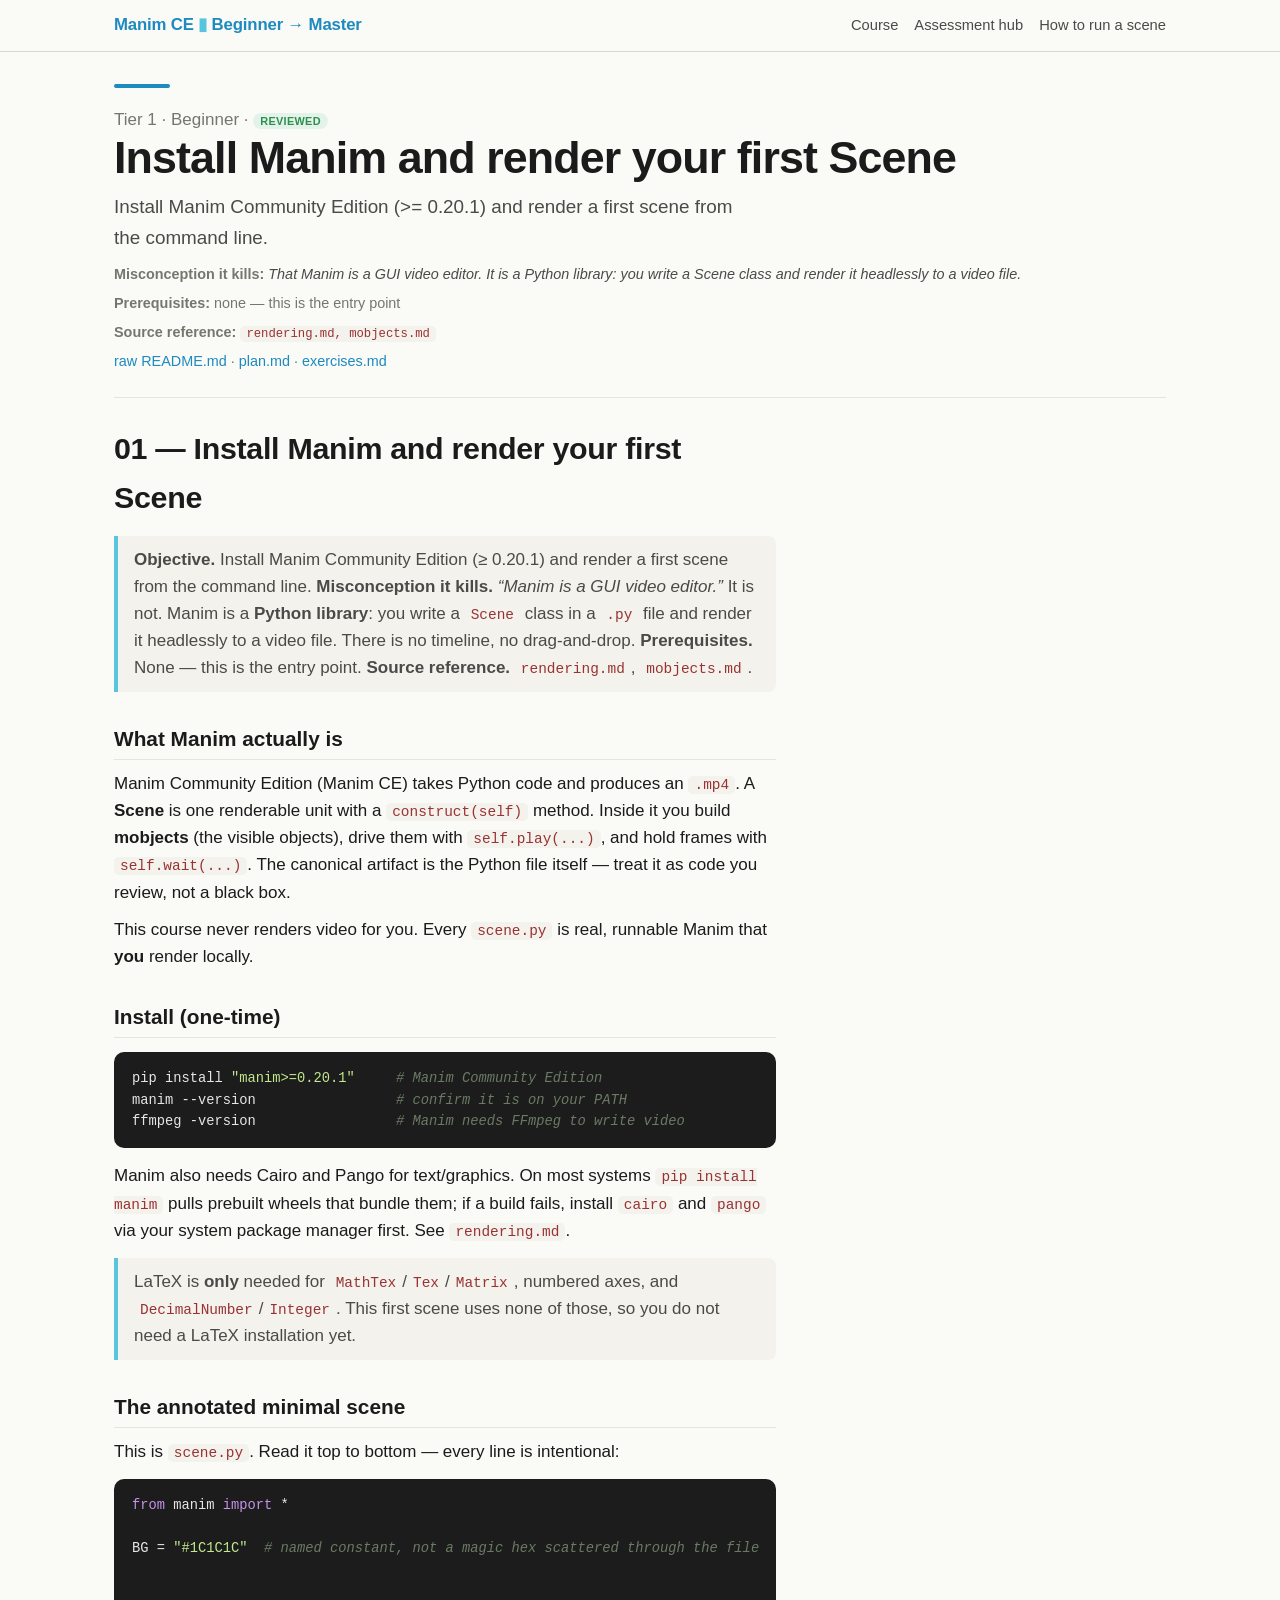
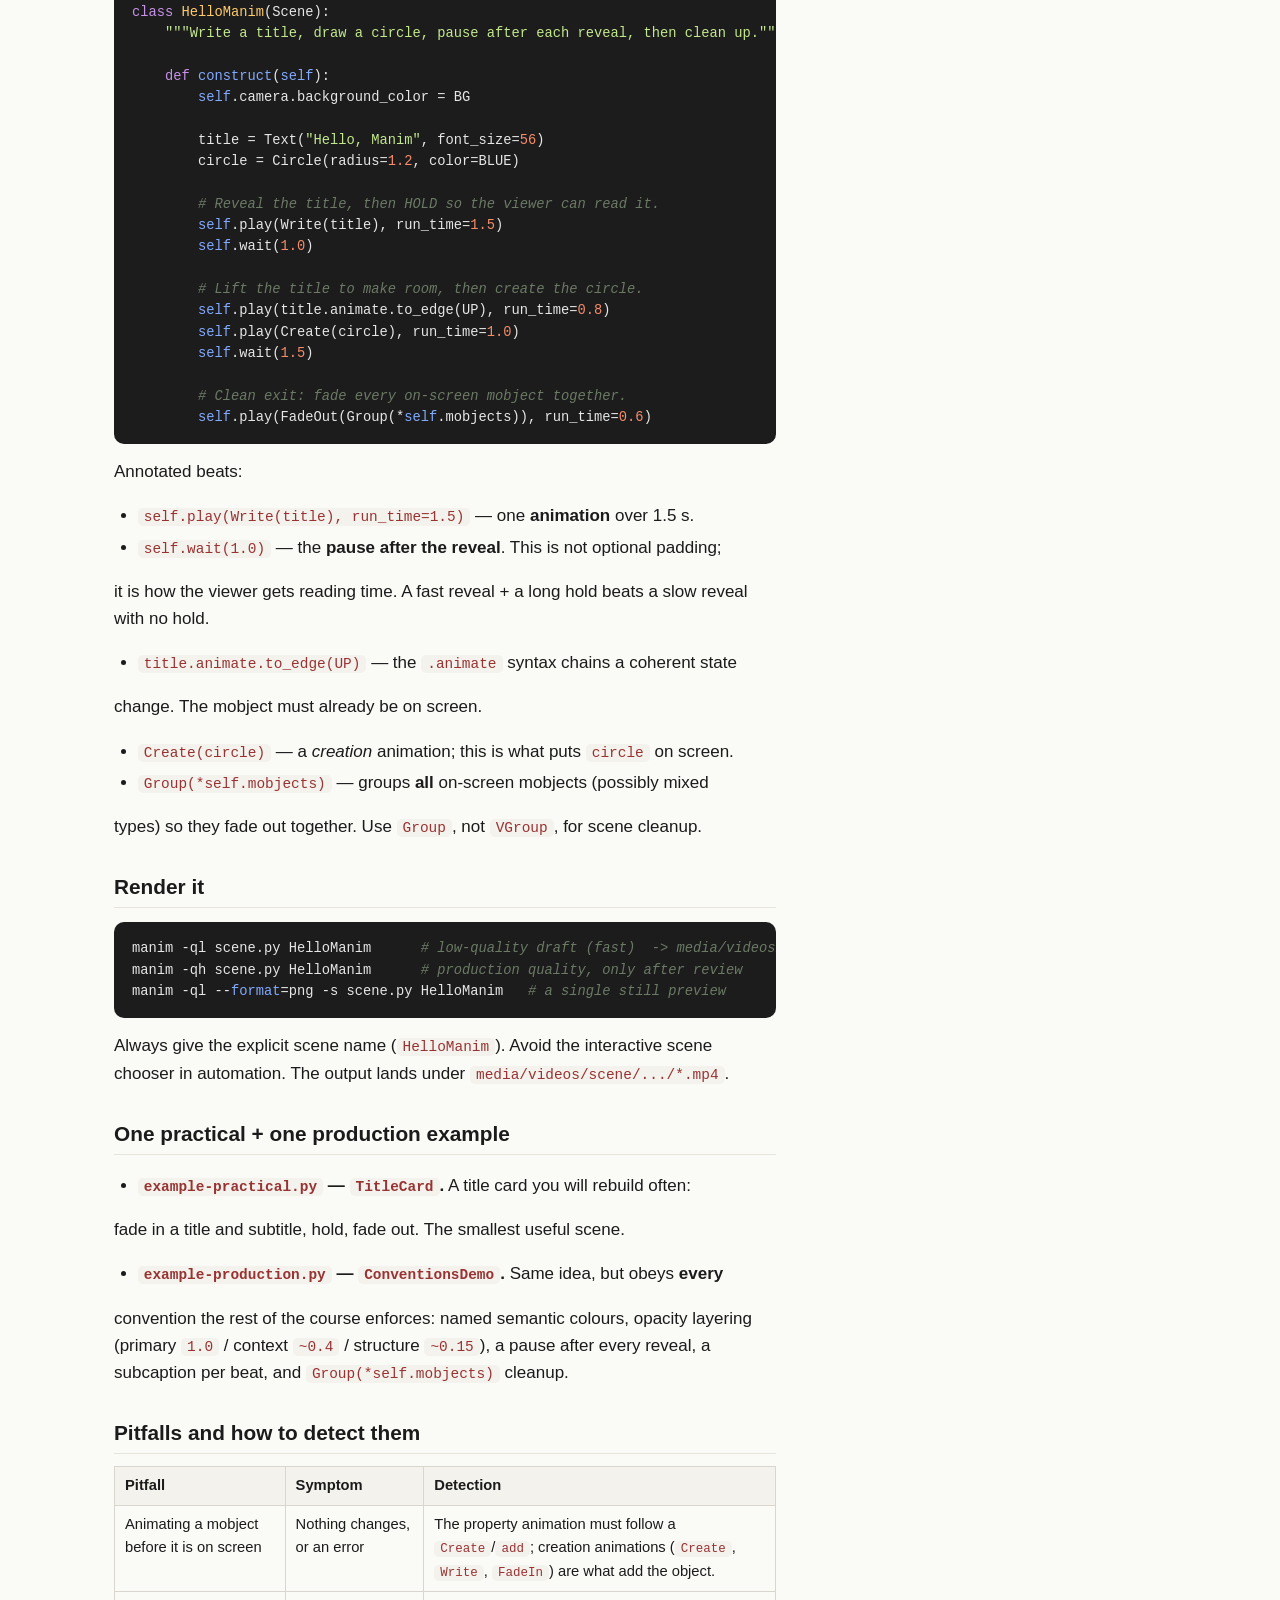
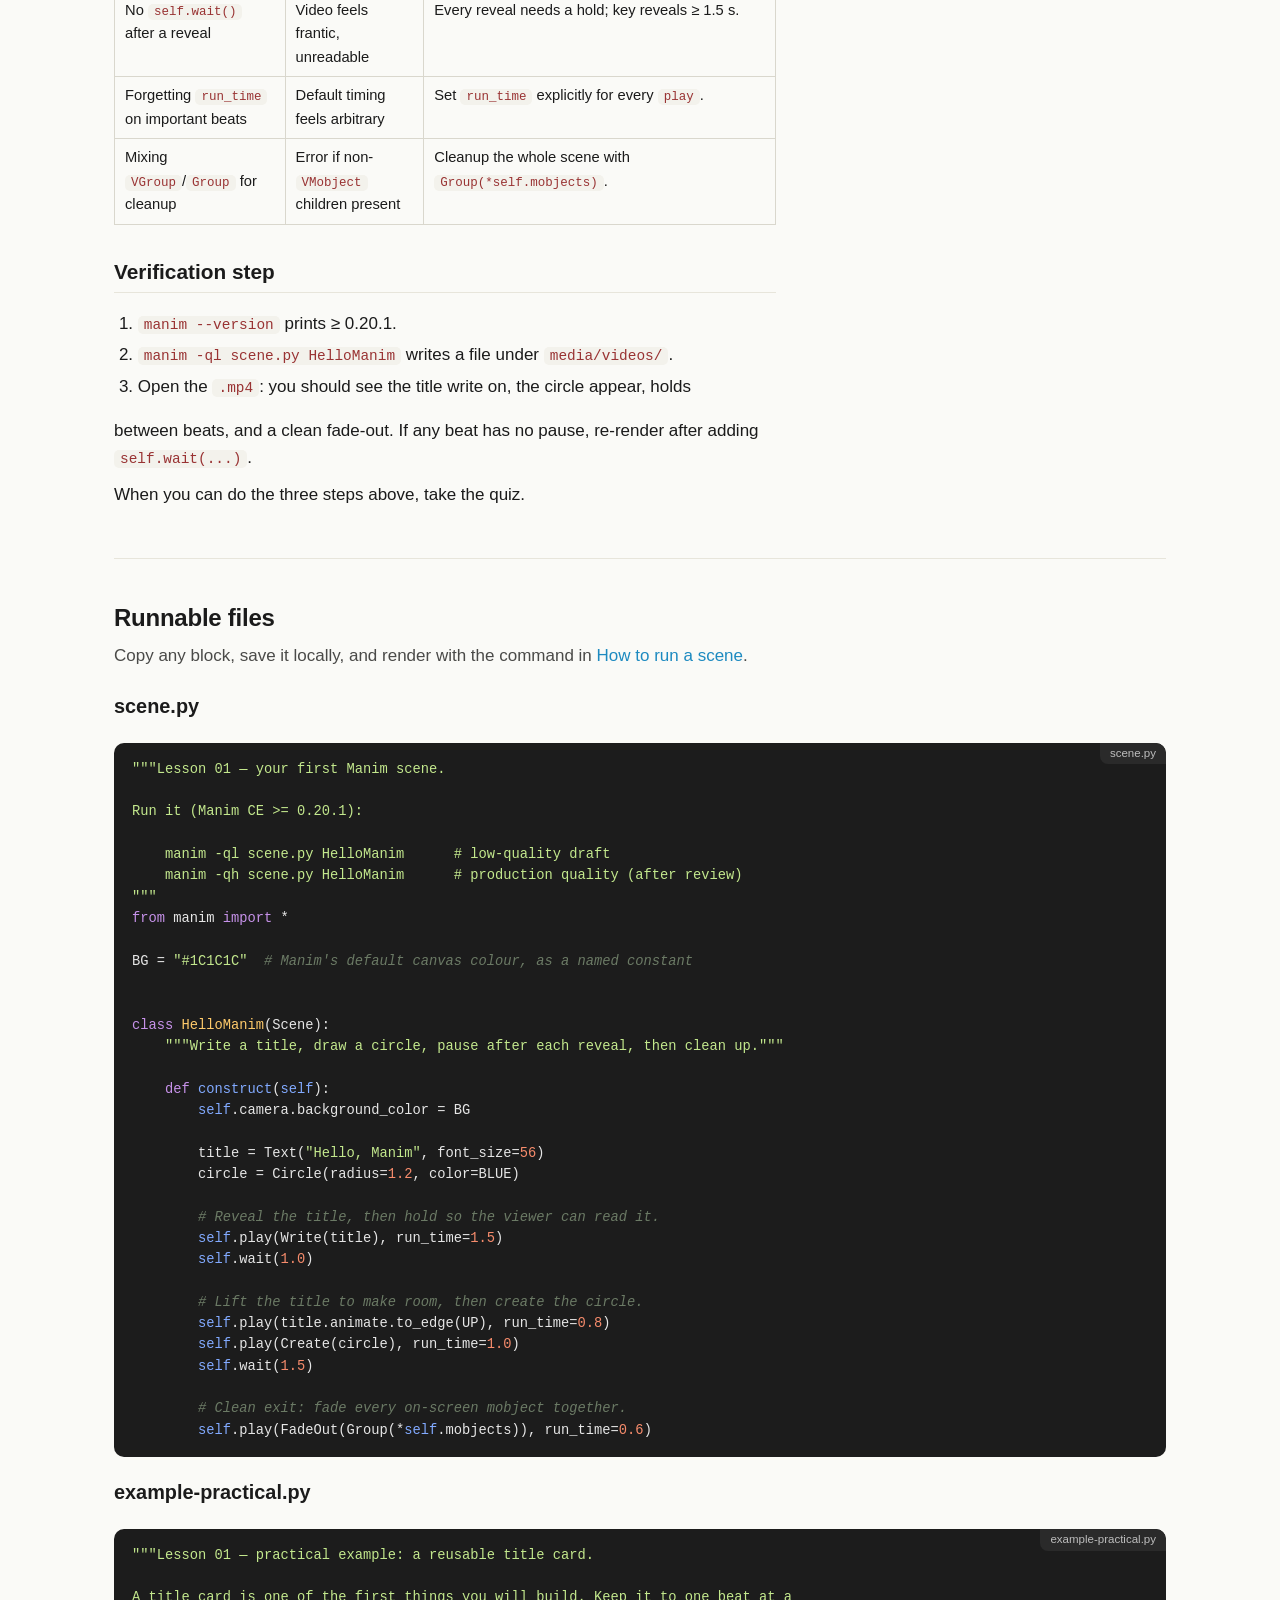
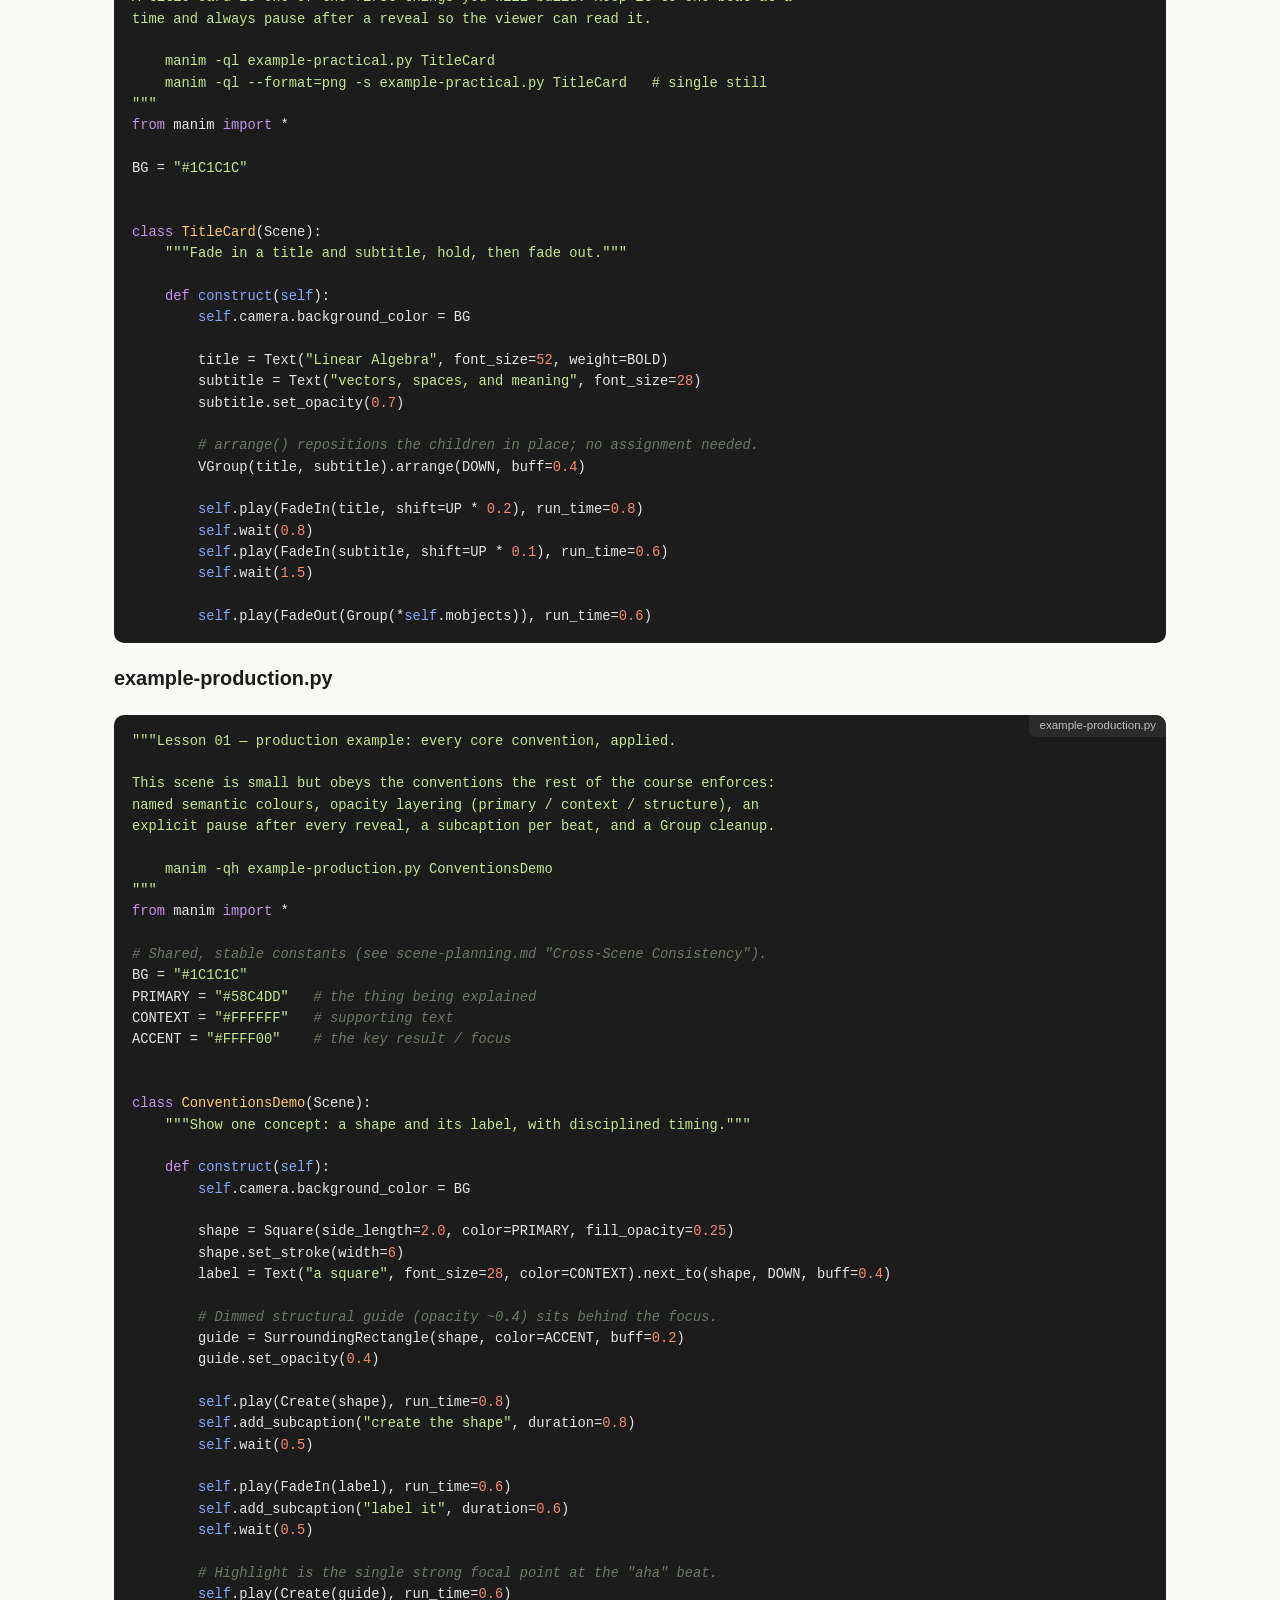
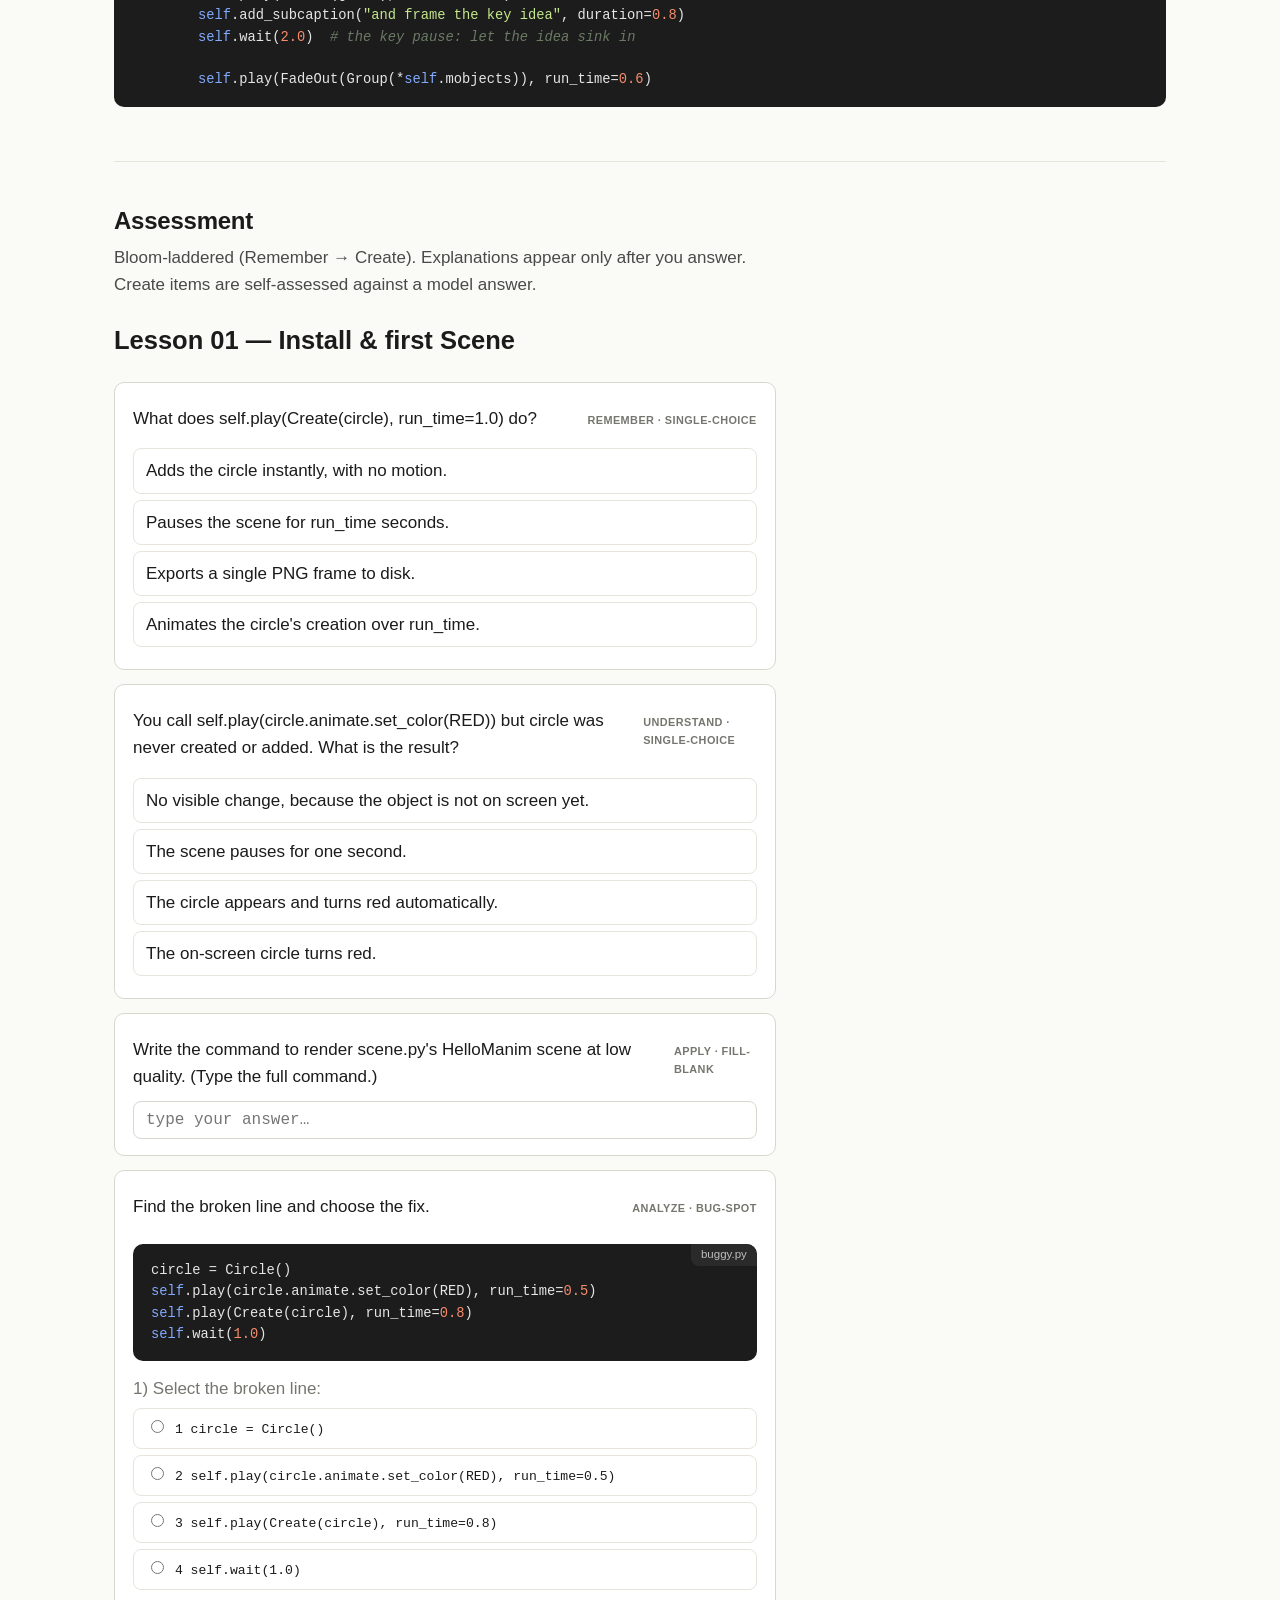
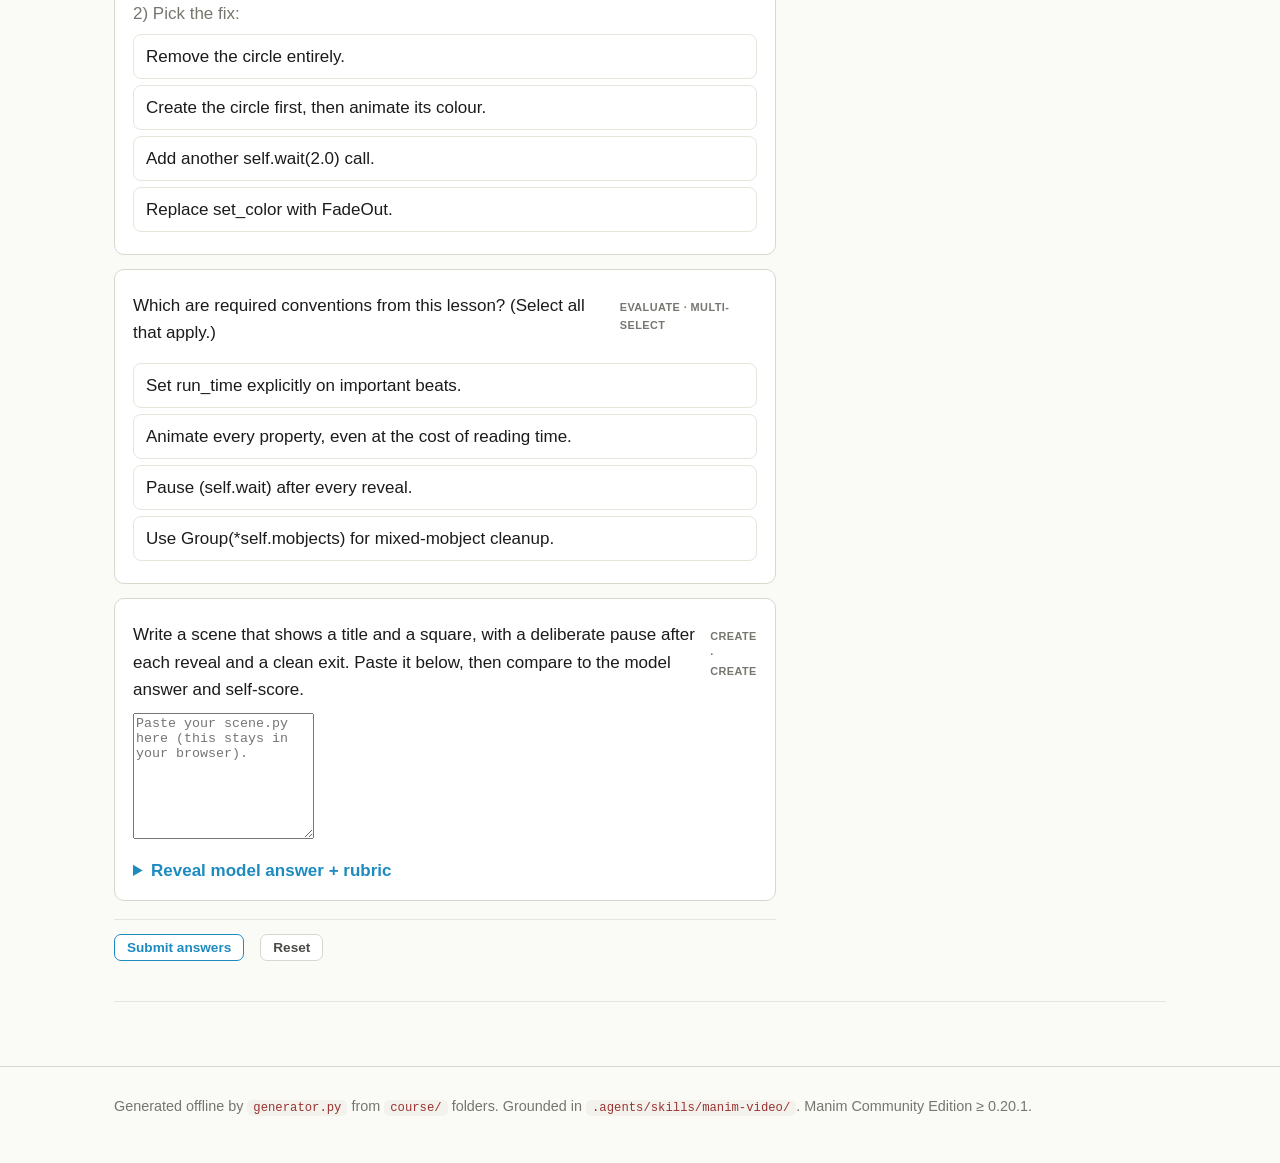
==== course/lessons/beginner/01-first-scene/index.html @ 5902c591 "Add post-POC product direction and a Manim course module The POC proved Arabic rendering and the pla" ====
<!doctype html>
<html lang="en">
<head>
<meta charset="utf-8">
<meta name="viewport" content="width=device-width, initial-scale=1">
<title>Install Manim and render your first Scene — Manim CE Course</title>
<link rel="stylesheet" href="../../../assets/app.css">
</head>
<body>
<header class="site"><div class="shell">
  <a class="brand" href="../../../index.html">Manim&nbsp;CE <span class="dot">▮</span> Beginner&nbsp;→&nbsp;Master</a>
  <nav><a href="../../../index.html" class="active">Course</a><a href="../../../index.html#assessment-hub">Assessment hub</a><a href="../../../index.html#run-a-scene">How to run a scene</a></nav>
</div></header>
<main class="shell">
<section class="hero" style="padding:32px 0 18px">
  <div class="accent-bar" style="background:#1d8ac0;"></div>
  <p class="muted" style="margin:0">Tier 1 · Beginner · <span class="status-pill reviewed">reviewed</span></p>
  <h1>Install Manim and render your first Scene</h1>
  <p class="promise">Install Manim Community Edition (&gt;= 0.20.1) and render a first scene from the command line.</p>
  <div class="lesson-head" style="margin-top:10px">
    <p class="meta-line"><strong>Misconception it kills:</strong> <span class="misconception">That Manim is a GUI video editor. It is a Python library: you write a Scene class and render it headlessly to a video file.</span></p>
    <p class="meta-line"><strong>Prerequisites:</strong> <span class='muted'>none — this is the entry point</span></p>
    <p class="meta-line"><strong>Source reference:</strong> <code>rendering.md, mobjects.md</code></p>
    <p class="meta-line"><a href="README.md">raw README.md</a> · <a href="plan.md">plan.md</a> · <a href="exercises.md">exercises.md</a></p>
  </div>
</section>

<section class="block" style="padding-top:18px"><article class="lesson-doc"><h1>01 — Install Manim and render your first Scene</h1>
<blockquote><strong>Objective.</strong> Install Manim Community Edition (≥ 0.20.1) and render a first scene from the command line.  <strong>Misconception it kills.</strong> <em>“Manim is a GUI video editor.”</em> It is not. Manim is a <strong>Python library</strong>: you write a <code>Scene</code> class in a <code>.py</code> file and render it headlessly to a video file. There is no timeline, no drag-and-drop.  <strong>Prerequisites.</strong> None — this is the entry point.  <strong>Source reference.</strong> <code>rendering.md</code>, <code>mobjects.md</code>.</blockquote>
<h2>What Manim actually is</h2>
<p>Manim Community Edition (Manim CE) takes Python code and produces an <code>.mp4</code>. A <strong>Scene</strong> is one renderable unit with a <code>construct(self)</code> method. Inside it you build <strong>mobjects</strong> (the visible objects), drive them with <code>self.play(...)</code>, and hold frames with <code>self.wait(...)</code>. The canonical artifact is the Python file itself — treat it as code you review, not a black box.</p>
<p>This course never renders video for you. Every <code>scene.py</code> is real, runnable Manim that <strong>you</strong> render locally.</p>
<h2>Install (one-time)</h2>
<pre class="code"><code class="language-bash">pip install "manim&gt;=0.20.1"     # Manim Community Edition
manim --version                 # confirm it is on your PATH
ffmpeg -version                 # Manim needs FFmpeg to write video</code></pre>
<p>Manim also needs Cairo and Pango for text/graphics. On most systems <code>pip install manim</code> pulls prebuilt wheels that bundle them; if a build fails, install <code>cairo</code> and <code>pango</code> via your system package manager first. See <a href=".agents/skills/manim-video/references/rendering.md"><code>rendering.md</code></a>.</p>
<blockquote>LaTeX is <strong>only</strong> needed for <code>MathTex</code>/<code>Tex</code>/<code>Matrix</code>, numbered axes, and <code>DecimalNumber</code>/<code>Integer</code>. This first scene uses none of those, so you do not need a LaTeX installation yet.</blockquote>
<h2>The annotated minimal scene</h2>
<p>This is <code>scene.py</code>. Read it top to bottom — every line is intentional:</p>
<pre class="code"><code class="language-python">from manim import *

BG = "#1C1C1C"  # named constant, not a magic hex scattered through the file


class HelloManim(Scene):
    """Write a title, draw a circle, pause after each reveal, then clean up."""

    def construct(self):
        self.camera.background_color = BG

        title = Text("Hello, Manim", font_size=56)
        circle = Circle(radius=1.2, color=BLUE)

        # Reveal the title, then HOLD so the viewer can read it.
        self.play(Write(title), run_time=1.5)
        self.wait(1.0)

        # Lift the title to make room, then create the circle.
        self.play(title.animate.to_edge(UP), run_time=0.8)
        self.play(Create(circle), run_time=1.0)
        self.wait(1.5)

        # Clean exit: fade every on-screen mobject together.
        self.play(FadeOut(Group(*self.mobjects)), run_time=0.6)</code></pre>
<p>Annotated beats:</p>
<ul>
<li><code>self.play(Write(title), run_time=1.5)</code> — one <strong>animation</strong> over 1.5 s.</li>
<li><code>self.wait(1.0)</code> — the <strong>pause after the reveal</strong>. This is not optional padding;</li>
</ul>
<p>it is how the viewer gets reading time. A fast reveal + a long hold beats a slow reveal with no hold.</p>
<ul>
<li><code>title.animate.to_edge(UP)</code> — the <code>.animate</code> syntax chains a coherent state</li>
</ul>
<p>change. The mobject must already be on screen.</p>
<ul>
<li><code>Create(circle)</code> — a <em>creation</em> animation; this is what puts <code>circle</code> on screen.</li>
<li><code>Group(*self.mobjects)</code> — groups <strong>all</strong> on-screen mobjects (possibly mixed</li>
</ul>
<p>types) so they fade out together. Use <code>Group</code>, not <code>VGroup</code>, for scene cleanup.</p>
<h2>Render it</h2>
<pre class="code"><code class="language-bash">manim -ql scene.py HelloManim      # low-quality draft (fast)  -&gt; media/videos/...
manim -qh scene.py HelloManim      # production quality, only after review
manim -ql --format=png -s scene.py HelloManim   # a single still preview</code></pre>
<p>Always give the explicit scene name (<code>HelloManim</code>). Avoid the interactive scene chooser in automation. The output lands under <code>media/videos/scene/.../*.mp4</code>.</p>
<h2>One practical + one production example</h2>
<ul>
<li><strong><code>example-practical.py</code> — <code>TitleCard</code>.</strong> A title card you will rebuild often:</li>
</ul>
<p>fade in a title and subtitle, hold, fade out. The smallest useful scene.</p>
<ul>
<li><strong><code>example-production.py</code> — <code>ConventionsDemo</code>.</strong> Same idea, but obeys <strong>every</strong></li>
</ul>
<p>convention the rest of the course enforces: named semantic colours, opacity layering (primary <code>1.0</code> / context <code>~0.4</code> / structure <code>~0.15</code>), a pause after every reveal, a subcaption per beat, and <code>Group(*self.mobjects)</code> cleanup.</p>
<h2>Pitfalls and how to detect them</h2>
<table class="kvtable"><thead><tr><th>Pitfall</th><th>Symptom</th><th>Detection</th></tr></thead><tbody><tr><td>Animating a mobject before it is on screen</td><td>Nothing changes, or an error</td><td>The property animation must follow a <code>Create</code>/<code>add</code>; creation animations (<code>Create</code>, <code>Write</code>, <code>FadeIn</code>) are what add the object.</td></tr><tr><td>No <code>self.wait()</code> after a reveal</td><td>Video feels frantic, unreadable</td><td>Every reveal needs a hold; key reveals ≥ 1.5 s.</td></tr><tr><td>Forgetting <code>run_time</code> on important beats</td><td>Default timing feels arbitrary</td><td>Set <code>run_time</code> explicitly for every <code>play</code>.</td></tr><tr><td>Mixing <code>VGroup</code>/<code>Group</code> for cleanup</td><td>Error if non-<code>VMobject</code> children present</td><td>Cleanup the whole scene with <code>Group(*self.mobjects)</code>.</td></tr></tbody></table>
<h2>Verification step</h2>
<ol>
<li><code>manim --version</code> prints ≥ 0.20.1.</li>
<li><code>manim -ql scene.py HelloManim</code> writes a file under <code>media/videos/</code>.</li>
<li>Open the <code>.mp4</code>: you should see the title write on, the circle appear, holds</li>
</ol>
<p>between beats, and a clean fade-out. If any beat has no pause, re-render after adding <code>self.wait(...)</code>.</p>
<p>When you can do the three steps above, take the quiz.</p></article></section>

<section class="block"><h2>Runnable files</h2>
<p class="lede">Copy any block, save it locally, and render with the command in <a href="../../../index.html#run-a-scene">How to run a scene</a>.</p>
<h3>scene.py</h3><pre class="code"><span class="filename">scene.py</span><code class="language-python">"""Lesson 01 — your first Manim scene.

Run it (Manim CE &gt;= 0.20.1):

    manim -ql scene.py HelloManim      # low-quality draft
    manim -qh scene.py HelloManim      # production quality (after review)
"""
from manim import *

BG = "#1C1C1C"  # Manim's default canvas colour, as a named constant


class HelloManim(Scene):
    """Write a title, draw a circle, pause after each reveal, then clean up."""

    def construct(self):
        self.camera.background_color = BG

        title = Text("Hello, Manim", font_size=56)
        circle = Circle(radius=1.2, color=BLUE)

        # Reveal the title, then hold so the viewer can read it.
        self.play(Write(title), run_time=1.5)
        self.wait(1.0)

        # Lift the title to make room, then create the circle.
        self.play(title.animate.to_edge(UP), run_time=0.8)
        self.play(Create(circle), run_time=1.0)
        self.wait(1.5)

        # Clean exit: fade every on-screen mobject together.
        self.play(FadeOut(Group(*self.mobjects)), run_time=0.6)
</code></pre><h3>example-practical.py</h3><pre class="code"><span class="filename">example-practical.py</span><code class="language-python">"""Lesson 01 — practical example: a reusable title card.

A title card is one of the first things you will build. Keep it to one beat at a
time and always pause after a reveal so the viewer can read it.

    manim -ql example-practical.py TitleCard
    manim -ql --format=png -s example-practical.py TitleCard   # single still
"""
from manim import *

BG = "#1C1C1C"


class TitleCard(Scene):
    """Fade in a title and subtitle, hold, then fade out."""

    def construct(self):
        self.camera.background_color = BG

        title = Text("Linear Algebra", font_size=52, weight=BOLD)
        subtitle = Text("vectors, spaces, and meaning", font_size=28)
        subtitle.set_opacity(0.7)

        # arrange() repositions the children in place; no assignment needed.
        VGroup(title, subtitle).arrange(DOWN, buff=0.4)

        self.play(FadeIn(title, shift=UP * 0.2), run_time=0.8)
        self.wait(0.8)
        self.play(FadeIn(subtitle, shift=UP * 0.1), run_time=0.6)
        self.wait(1.5)

        self.play(FadeOut(Group(*self.mobjects)), run_time=0.6)
</code></pre><h3>example-production.py</h3><pre class="code"><span class="filename">example-production.py</span><code class="language-python">"""Lesson 01 — production example: every core convention, applied.

This scene is small but obeys the conventions the rest of the course enforces:
named semantic colours, opacity layering (primary / context / structure), an
explicit pause after every reveal, a subcaption per beat, and a Group cleanup.

    manim -qh example-production.py ConventionsDemo
"""
from manim import *

# Shared, stable constants (see scene-planning.md "Cross-Scene Consistency").
BG = "#1C1C1C"
PRIMARY = "#58C4DD"   # the thing being explained
CONTEXT = "#FFFFFF"   # supporting text
ACCENT = "#FFFF00"    # the key result / focus


class ConventionsDemo(Scene):
    """Show one concept: a shape and its label, with disciplined timing."""

    def construct(self):
        self.camera.background_color = BG

        shape = Square(side_length=2.0, color=PRIMARY, fill_opacity=0.25)
        shape.set_stroke(width=6)
        label = Text("a square", font_size=28, color=CONTEXT).next_to(shape, DOWN, buff=0.4)

        # Dimmed structural guide (opacity ~0.4) sits behind the focus.
        guide = SurroundingRectangle(shape, color=ACCENT, buff=0.2)
        guide.set_opacity(0.4)

        self.play(Create(shape), run_time=0.8)
        self.add_subcaption("create the shape", duration=0.8)
        self.wait(0.5)

        self.play(FadeIn(label), run_time=0.6)
        self.add_subcaption("label it", duration=0.6)
        self.wait(0.5)

        # Highlight is the single strong focal point at the "aha" beat.
        self.play(Create(guide), run_time=0.6)
        self.add_subcaption("and frame the key idea", duration=0.8)
        self.wait(2.0)  # the key pause: let the idea sink in

        self.play(FadeOut(Group(*self.mobjects)), run_time=0.6)
</code></pre></section>

<section class="block" id="take-quiz"><h2>Assessment</h2>
<p class="lede">Bloom-laddered (Remember → Create). Explanations appear only after you answer. Create items are self-assessed against a model answer.</p>
<div id="assessment"></div>
<script type="application/json" id="quiz-data">{"kind": "quiz", "id": "01-first-scene", "tier": 1, "title": "Lesson 01 \u2014 Install & first Scene", "items": [{"id": "q1", "type": "single-choice", "bloom": "Remember", "prompt": "What does self.play(Create(circle), run_time=1.0) do?", "options": ["Animates the circle's creation over run_time.", "Adds the circle instantly, with no motion.", "Exports a single PNG frame to disk.", "Pauses the scene for run_time seconds."], "answer": 0, "explanation": "Create() is a creation animation: it draws the mobject onto the screen over run_time seconds. It is what puts the object on screen, unlike a raw property animation.", "ref": "animations.md, mobjects.md"}, {"id": "q2", "type": "single-choice", "bloom": "Understand", "prompt": "You call self.play(circle.animate.set_color(RED)) but circle was never created or added. What is the result?", "options": ["No visible change, because the object is not on screen yet.", "The circle appears and turns red automatically.", "The on-screen circle turns red.", "The scene pauses for one second."], "answer": 0, "explanation": "A property animation like .animate only changes a mobject that is already on screen. You must Create/add it first; otherwise nothing is visible.", "ref": "animations.md (lifecycle), troubleshooting.md"}, {"id": "q3", "type": "fill-blank", "bloom": "Apply", "prompt": "Write the command to render scene.py's HelloManim scene at low quality. (Type the full command.)", "answer": {"regex": "manim\\s+-ql\\s+scene\\.py\\s+HelloManim"}, "explanation": "manim -ql scene.py HelloManim renders the named scene at low quality (-ql). Always pass the explicit scene name; avoid the interactive chooser in scripts.", "ref": "rendering.md"}, {"id": "q4", "type": "bug-spot", "bloom": "Analyze", "prompt": "Find the broken line and choose the fix.", "code": "circle = Circle()\nself.play(circle.animate.set_color(RED), run_time=0.5)\nself.play(Create(circle), run_time=0.8)\nself.wait(1.0)", "brokenLine": 2, "options": ["Create the circle first, then animate its colour.", "Remove the circle entirely.", "Replace set_color with FadeOut.", "Add another self.wait(2.0) call."], "answer": 0, "explanation": "Line 2 animates a property of circle before line 3 ever puts circle on screen. The fix is to Create(circle) first, then animate its colour. Reordering fixes both the bug and the unreadable timing.", "ref": "animations.md, troubleshooting.md"}, {"id": "q5", "type": "multi-select", "bloom": "Evaluate", "prompt": "Which are required conventions from this lesson? (Select all that apply.)", "options": ["Pause (self.wait) after every reveal.", "Set run_time explicitly on important beats.", "Use Group(*self.mobjects) for mixed-mobject cleanup.", "Animate every property, even at the cost of reading time."], "answer": [0, 1, 2], "explanation": "The first three are enforced rules. The last is the opposite of the rule: pauses after reveals are mandatory precisely so the viewer has reading time.", "ref": "scene-planning.md, animations.md"}, {"id": "q6", "type": "create", "bloom": "Create", "prompt": "Write a scene that shows a title and a square, with a deliberate pause after each reveal and a clean exit. Paste it below, then compare to the model answer and self-score.", "modelAnswer": "from manim import *\n\nclass TitleAndSquare(Scene):\n    def construct(self):\n        self.camera.background_color = \"#1C1C1C\"\n        title = Text(\"A title\", font_size=48)\n        square = Square(side_length=2.0, color=BLUE)\n        self.play(Write(title), run_time=1.5)\n        self.wait(1.0)\n        self.play(Create(square), run_time=1.0)\n        self.wait(1.5)\n        self.play(FadeOut(Group(*self.mobjects)), run_time=0.6)", "rubric": [{"criterion": "Shows both a title and a square.", "weight": 25}, {"criterion": "Every reveal is followed by a self.wait().", "weight": 30}, {"criterion": "Mobjects are created before any property animation.", "weight": 20}, {"criterion": "Cleans up with Group(*self.mobjects).", "weight": 15}, {"criterion": "Uses a named background constant, not an inline magic hex.", "weight": 10}], "explanation": "The model obeys the lifecycle rule (create before animate), the pause-after-reveal rule, and the Group cleanup rule. Self-score honestly against the rubric.", "ref": "scene-planning.md, mobjects.md"}]}</script>
</section>

</main>
<footer class="site"><div class="shell">
  Generated offline by <code>generator.py</code> from <code>course/</code> folders.
  Grounded in <code>.agents/skills/manim-video/</code>. Manim Community Edition &ge; 0.20.1.
</div></footer>
<script src="../../../assets/hl.js"></script>
<script src="../../../assets/quiz.js"></script>
</body>
</html>
---- course/assets/app.css ----
/* =====================================================================
   Manim CE Course — shared stylesheet (the first reusable component)
   One Manim-semantic accent: Manim blue (#58C4DD / deep #1d8ac0 for AA on paper).
   Tufte-ish: generous measure, restrained chrome, print-friendly.
   ===================================================================== */

:root {
  --paper:        #fafaf7;
  --paper-2:      #f3f2ec;
  --ink:          #1b1b1b;
  --ink-soft:     #4a4a48;
  --ink-faint:    #76766f;
  --rule:         #d9d7cd;
  --rule-soft:    #e7e5db;

  --manim-bg:     #1c1c1c;   /* Manim's default canvas */
  --accent:       #1d8ac0;   /* deep Manim blue, AA on paper */
  --accent-bright:#58c4dd;   /* Manim blue, accents on dark */
  --good:         #2f8f4e;
  --warn:         #b8731b;
  --bad:          #b23b3b;

  --tier1: #1d8ac0;  /* Beginner  — blue   */
  --tier2: #2f8f4e;  /* Intermediate — green */
  --tier3: #8a4bb0;  /* Advanced  — purple  */
  --tier4: #b26a00;  /* Master    — gold    */

  --measure: 70ch;
  --radius: 10px;
  --mono: "SFMono-Regular", ui-monospace, "JetBrains Mono", Menlo, Consolas, monospace;
  --sans: -apple-system, "Segoe UI", Roboto, "Helvetica Neue", Arial, "Noto Sans", sans-serif;
}

* { box-sizing: border-box; }
html { scroll-behavior: smooth; }
body {
  margin: 0;
  background: var(--paper);
  color: var(--ink);
  font-family: var(--sans);
  line-height: 1.6;
  font-size: 17px;
  -webkit-font-smoothing: antialiased;
}

a { color: var(--accent); text-decoration: none; }
a:hover { text-decoration: underline; }

/* ---- Layout shell ---------------------------------------------------- */
.shell { max-width: 1100px; margin: 0 auto; padding: 0 24px; }
.measure { max-width: var(--measure); }

header.site {
  border-bottom: 1px solid var(--rule);
  background: var(--paper);
  position: sticky; top: 0; z-index: 20;
}
header.site .shell {
  display: flex; align-items: center; gap: 18px; padding-top: 12px; padding-bottom: 12px;
}
.brand { font-weight: 700; font-size: 1.05rem; letter-spacing: -.01em; }
.brand .dot { color: var(--accent-bright); }
header.site nav { margin-left: auto; display: flex; gap: 16px; font-size: .92rem; }
header.site nav a { color: var(--ink-soft); }
header.site nav a:hover { color: var(--accent); }

footer.site { border-top: 1px solid var(--rule); margin-top: 64px; padding: 28px 0 48px; color: var(--ink-faint); font-size: .9rem; }

/* ---- Hero / promise -------------------------------------------------- */
.hero { padding: 56px 0 28px; border-bottom: 1px solid var(--rule-soft); }
.hero h1 { font-size: clamp(1.9rem, 4vw, 2.8rem); line-height: 1.1; margin: 0 0 10px; letter-spacing: -.02em; }
.hero .promise { font-size: 1.18rem; color: var(--ink-soft); max-width: 60ch; margin: 0; }
.hero .accent-bar { width: 56px; height: 4px; background: var(--accent-bright); border-radius: 2px; margin-bottom: 18px; }

/* ---- Section primitives --------------------------------------------- */
section.block { padding: 40px 0; border-bottom: 1px solid var(--rule-soft); }
section.block > h2 { font-size: 1.5rem; margin: 0 0 4px; letter-spacing: -.01em; }
section.block > .lede { color: var(--ink-soft); margin: 0 0 22px; max-width: var(--measure); }

/* ---- Tier cards ------------------------------------------------------ */
.tiers { display: grid; grid-template-columns: repeat(auto-fit, minmax(230px, 1fr)); gap: 16px; }
.tier-card {
  border: 1px solid var(--rule); border-radius: var(--radius); padding: 18px;
  background: #fff; position: relative; overflow: hidden;
}
.tier-card .stripe { position: absolute; inset: 0 auto auto 0; width: 5px; height: 100%; }
.tier-card.t1 .stripe { background: var(--tier1); } .tier-card.t1 h3 { color: var(--tier1); }
.tier-card.t2 .stripe { background: var(--tier2); } .tier-card.t2 h3 { color: var(--tier2); }
.tier-card.t3 .stripe { background: var(--tier3); } .tier-card.t3 h3 { color: var(--tier3); }
.tier-card.t4 .stripe { background: var(--tier4); } .tier-card.t4 h3 { color: var(--tier4); }
.tier-card h3 { margin: 0 0 2px 12px; font-size: 1.08rem; }
.tier-card .sub { margin: 0 0 10px 12px; color: var(--ink-faint); font-size: .85rem; }
.tier-card .meta { margin-left: 12px; font-size: .85rem; color: var(--ink-soft); }
.tier-card.locked { opacity: .62; }
.tier-card .locktag {
  display:inline-block; margin-left: 12px; font-size: .72rem; font-weight: 700; letter-spacing: .04em;
  text-transform: uppercase; padding: 2px 8px; border-radius: 999px; background: var(--paper-2); color: var(--ink-faint);
}
.tier-card.unlocked .locktag { background: #e3f3ea; color: var(--good); }

/* ---- Lesson list ----------------------------------------------------- */
ul.lessons { list-style: none; padding: 0; margin: 0; }
li.lesson {
  display: grid; grid-template-columns: 44px 1fr auto; gap: 12px; align-items: start;
  padding: 14px 0; border-bottom: 1px solid var(--rule-soft);
}
li.lesson .num { font-variant-numeric: tabular-nums; color: var(--ink-faint); font-weight: 700; font-size: .9rem; padding-top: 2px; }
li.lesson .t h3 { margin: 0 0 2px; font-size: 1.04rem; }
li.lesson .t .obj { color: var(--ink-soft); font-size: .92rem; margin: 0; }
li.lesson .t .ref { color: var(--ink-faint); font-size: .8rem; margin-top: 2px; }
li.lesson .t .ref code { background: var(--paper-2); padding: 1px 5px; border-radius: 4px; font-size: .78rem; }
li.lesson .actions { display: flex; flex-direction: column; gap: 6px; align-items: flex-end; white-space: nowrap; }
li.lesson.locked h3 a { color: var(--ink-faint); pointer-events: none; }
.status-pill { font-size: .68rem; font-weight: 700; letter-spacing: .03em; text-transform: uppercase; padding: 2px 7px; border-radius: 999px; }
.status-pill.draft { background:#f6e7d8; color:#9a5a12; }
.status-pill.code-complete { background:#e2ecf6; color:#235a86; }
.status-pill.reviewed { background:#e3f3ea; color:var(--good); }
.score-chip { font-size: .78rem; color: var(--ink-soft); font-variant-numeric: tabular-nums; }
.score-chip.pass { color: var(--good); font-weight: 700; }

/* small buttons */
.btn {
  display:inline-block; font-size: .85rem; font-weight: 600; padding: 5px 12px; border-radius: 7px;
  border: 1px solid var(--accent); color: var(--accent); background: #fff; cursor: pointer;
}
.btn:hover { background: var(--accent); color: #fff; text-decoration: none; }
.btn.subtle { border-color: var(--rule); color: var(--ink-soft); }
.btn.subtle:hover { background: var(--paper-2); color: var(--ink); }
.btn[disabled] { opacity: .45; cursor: not-allowed; }

/* ---- Prerequisite graph --------------------------------------------- */
.prereqs { font-size: .9rem; }
.prereqs ul { list-style: none; padding-left: 18px; border-left: 2px solid var(--rule-soft); margin: 6px 0; }
.prereqs li { padding: 3px 0; }
.prereqs li::before { content: "↳ "; color: var(--ink-faint); }

/* ---- Progress panel -------------------------------------------------- */
.progress { border: 1px solid var(--rule); border-radius: var(--radius); padding: 18px; background: #fff; }
.progress .row { display: flex; justify-content: space-between; gap: 12px; padding: 5px 0; font-size: .94rem; }
.progress .bar { height: 8px; background: var(--paper-2); border-radius: 999px; overflow: hidden; margin: 4px 0 12px; }
.progress .bar > span { display:block; height: 100%; background: var(--accent-bright); width: 0; transition: width .4s; }

/* ---- Lesson page (rendered README) ---------------------------------- */
article.lesson-doc { max-width: var(--measure); }
article.lesson-doc h1 { font-size: 1.9rem; margin: 8px 0 4px; letter-spacing: -.01em; }
article.lesson-doc h2 { font-size: 1.3rem; margin: 30px 0 8px; border-bottom: 1px solid var(--rule-soft); padding-bottom: 4px; }
article.lesson-doc h3 { font-size: 1.08rem; margin: 22px 0 6px; }
article.lesson-doc p { margin: 10px 0; }
article.lesson-doc ul, article.lesson-doc ol { padding-left: 1.4em; }
article.lesson-doc li { margin: 4px 0; }
article.lesson-doc blockquote {
  margin: 14px 0; padding: 10px 16px; border-left: 4px solid var(--accent-bright);
  background: var(--paper-2); border-radius: 0 8px 8px 0; color: var(--ink-soft);
}
.lesson-head .meta-line { color: var(--ink-faint); font-size: .9rem; margin: 2px 0 6px; }
.lesson-head .misconception { font-style: italic; color: var(--ink-soft); }
.kvtable { width: 100%; border-collapse: collapse; font-size: .92rem; margin: 12px 0; }
.kvtable th, .kvtable td { border: 1px solid var(--rule); padding: 7px 10px; text-align: left; vertical-align: top; }
.kvtable th { background: var(--paper-2); }

/* ---- Code blocks (Manim canvas aesthetic) --------------------------- */
pre.code {
  background: var(--manim-bg); color: #e6e6e6; border-radius: var(--radius);
  padding: 16px 18px; overflow-x: auto; font-family: var(--mono); font-size: .86rem; line-height: 1.55;
  margin: 14px 0; position: relative;
}
pre.code .filename {
  position: absolute; top: 0; right: 0; font-family: var(--sans); font-size: .72rem;
  color: #bdbdbd; background: #2a2a2a; padding: 2px 10px; border-radius: 0 var(--radius) 0 8px;
}
pre.code code { background: none; padding: 0; font-family: inherit; color: inherit; }
:not(pre) > code { background: var(--paper-2); padding: 1px 6px; border-radius: 5px; font-family: var(--mono); font-size: .85em; color: #933; }

/* hl.js token colors on dark canvas */
.tok-kw { color: #c792ea; }      /* keyword */
.tok-bi { color: #82aaff; }      /* builtin/self */
.tok-str { color: #c3e88d; }     /* string */
.tok-num { color: #f78c6c; }     /* number */
.tok-com { color: #6b7a65; font-style: italic; } /* comment */
.tok-dec { color: #ffcb6b; }     /* decorator */
.tok-fn { color: #82aaff; }      /* function name */
.tok-op { color: #89ddff; }      /* operator */
.tok-cls { color: #ffcb6b; }     /* class name */

/* ---- Quiz / exam UI -------------------------------------------------- */
.quiz { max-width: var(--measure); }
.quiz .item { border: 1px solid var(--rule); border-radius: var(--radius); padding: 16px 18px; margin: 14px 0; background: #fff; }
.quiz .item .qhead { display:flex; justify-content: space-between; gap: 10px; align-items: baseline; }
.quiz .item .qhead .bloom { font-size: .68rem; font-weight:700; letter-spacing:.04em; text-transform: uppercase; color: var(--ink-faint); }
.quiz .item .qprompt { margin: 6px 0 10px; }
.quiz .opts { list-style: none; padding: 0; margin: 0; }
.quiz .opts li { padding: 8px 12px; border: 1px solid var(--rule-soft); border-radius: 8px; margin: 6px 0; cursor: pointer; transition: background .12s; }
.quiz .opts li:hover { background: var(--paper-2); }
.quiz .opts li.selected { border-color: var(--accent); background: #eef7fb; }
.quiz .opts li.correct { border-color: var(--good); background: #eaf6ee; }
.quiz .opts li.wrong { border-color: var(--bad); background: #fbecec; }
.quiz .opts li.multi { cursor: pointer; }
.quiz input[type=text] { width: 100%; padding: 9px 12px; font-size: 1rem; border: 1px solid var(--rule); border-radius: 8px; font-family: var(--mono); }
.quiz .ordering { list-style: none; padding: 0; }
.quiz .ordering li { display:flex; align-items:center; gap:10px; padding:8px 12px; border:1px solid var(--rule-soft); border-radius:8px; margin:6px 0; cursor: grab; background:#fff; }
.quiz .ordering li .grip { color: var(--ink-faint); }
.quiz .explanation { margin-top: 12px; padding: 10px 14px; border-left: 3px solid var(--accent-bright); background: var(--paper-2); border-radius: 0 8px 8px 0; font-size: .92rem; }
.quiz .explanation .tag { font-weight: 700; color: var(--accent); }
.quiz .explain-toggle { margin-top: 10px; }
.quiz .create-rubric { list-style: none; padding-left: 0; }
.quiz .create-rubric li { padding: 6px 0; }
.quiz .scoreline { display:flex; gap: 16px; align-items: center; flex-wrap: wrap; margin-top: 18px; padding-top: 14px; border-top: 1px solid var(--rule-soft); }
.quiz .scoreline .big { font-size: 1.4rem; font-weight: 700; font-variant-numeric: tabular-nums; }
.quiz .verdict { font-weight: 700; }
.quiz .verdict.pass { color: var(--good); } .quiz .verdict.fail { color: var(--bad); }

.gate-banner { padding: 14px 18px; border-radius: var(--radius); margin: 14px 0; }
.gate-banner.locked { background: #fbecec; border: 1px solid #e3c3c3; color: #7a2e2e; }
.gate-banner.warn { background: #fcf3e3; border: 1px solid #ecd9b3; color: #7a5a12; }
.gate-banner.passed { background: #eaf6ee; border: 1px solid #c2e3cf; color: var(--good); }

.collapsible > summary { cursor: pointer; font-weight: 700; color: var(--accent); }
details.model-answer { margin-top: 10px; }

/* ---- Capstone -------------------------------------------------------- */
.rubric-grid th { text-align: center; }
.capstone-section { margin: 22px 0; }

.muted { color: var(--ink-faint); }
.center { text-align: center; }
hr.soft { border: none; border-top: 1px solid var(--rule-soft); margin: 28px 0; }
.kbd { font-family: var(--mono); background: var(--paper-2); border: 1px solid var(--rule); border-bottom-width: 2px; border-radius: 5px; padding: 1px 6px; font-size: .85em; }

/* ---- Print ----------------------------------------------------------- */
@media print {
  header.site, footer.site, .btn, .quiz .opts li:hover { background: none !important; }
  pre.code { white-space: pre-wrap; word-break: break-word; }
  a { color: var(--ink); }
}
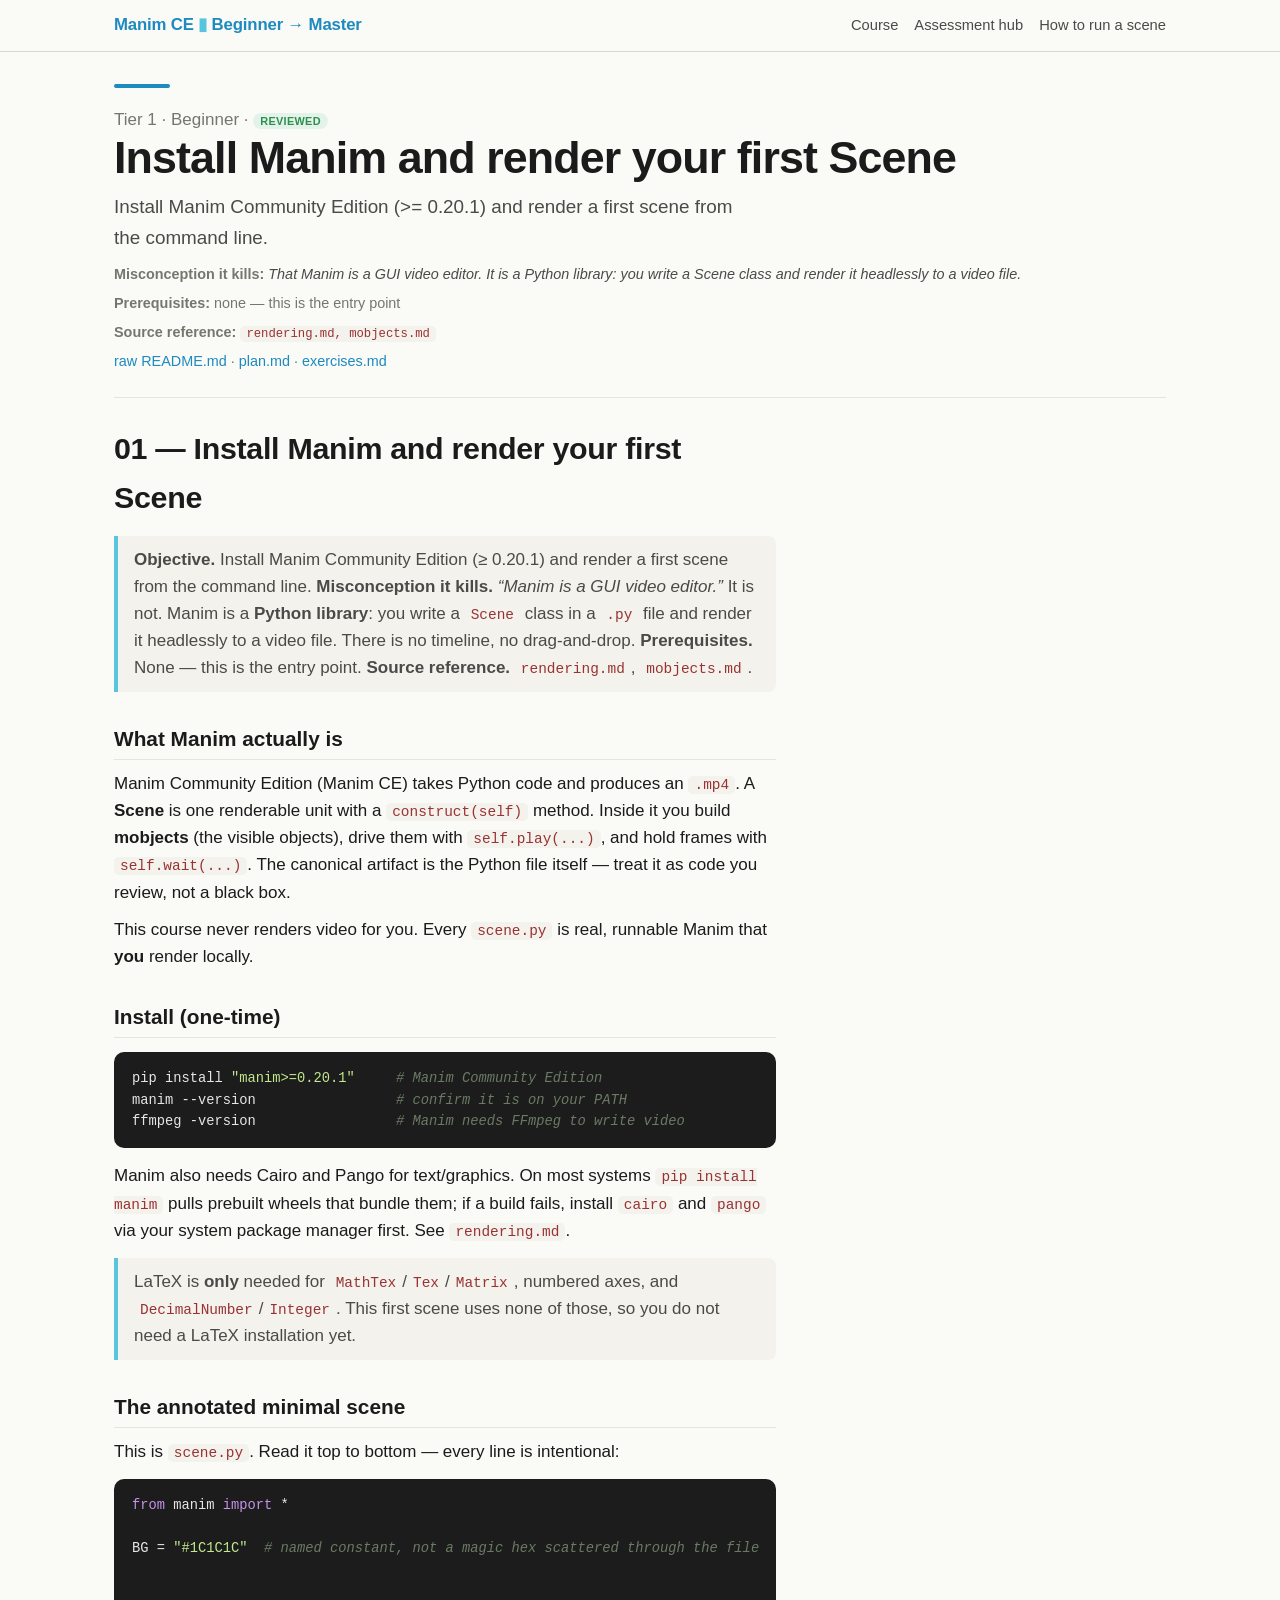
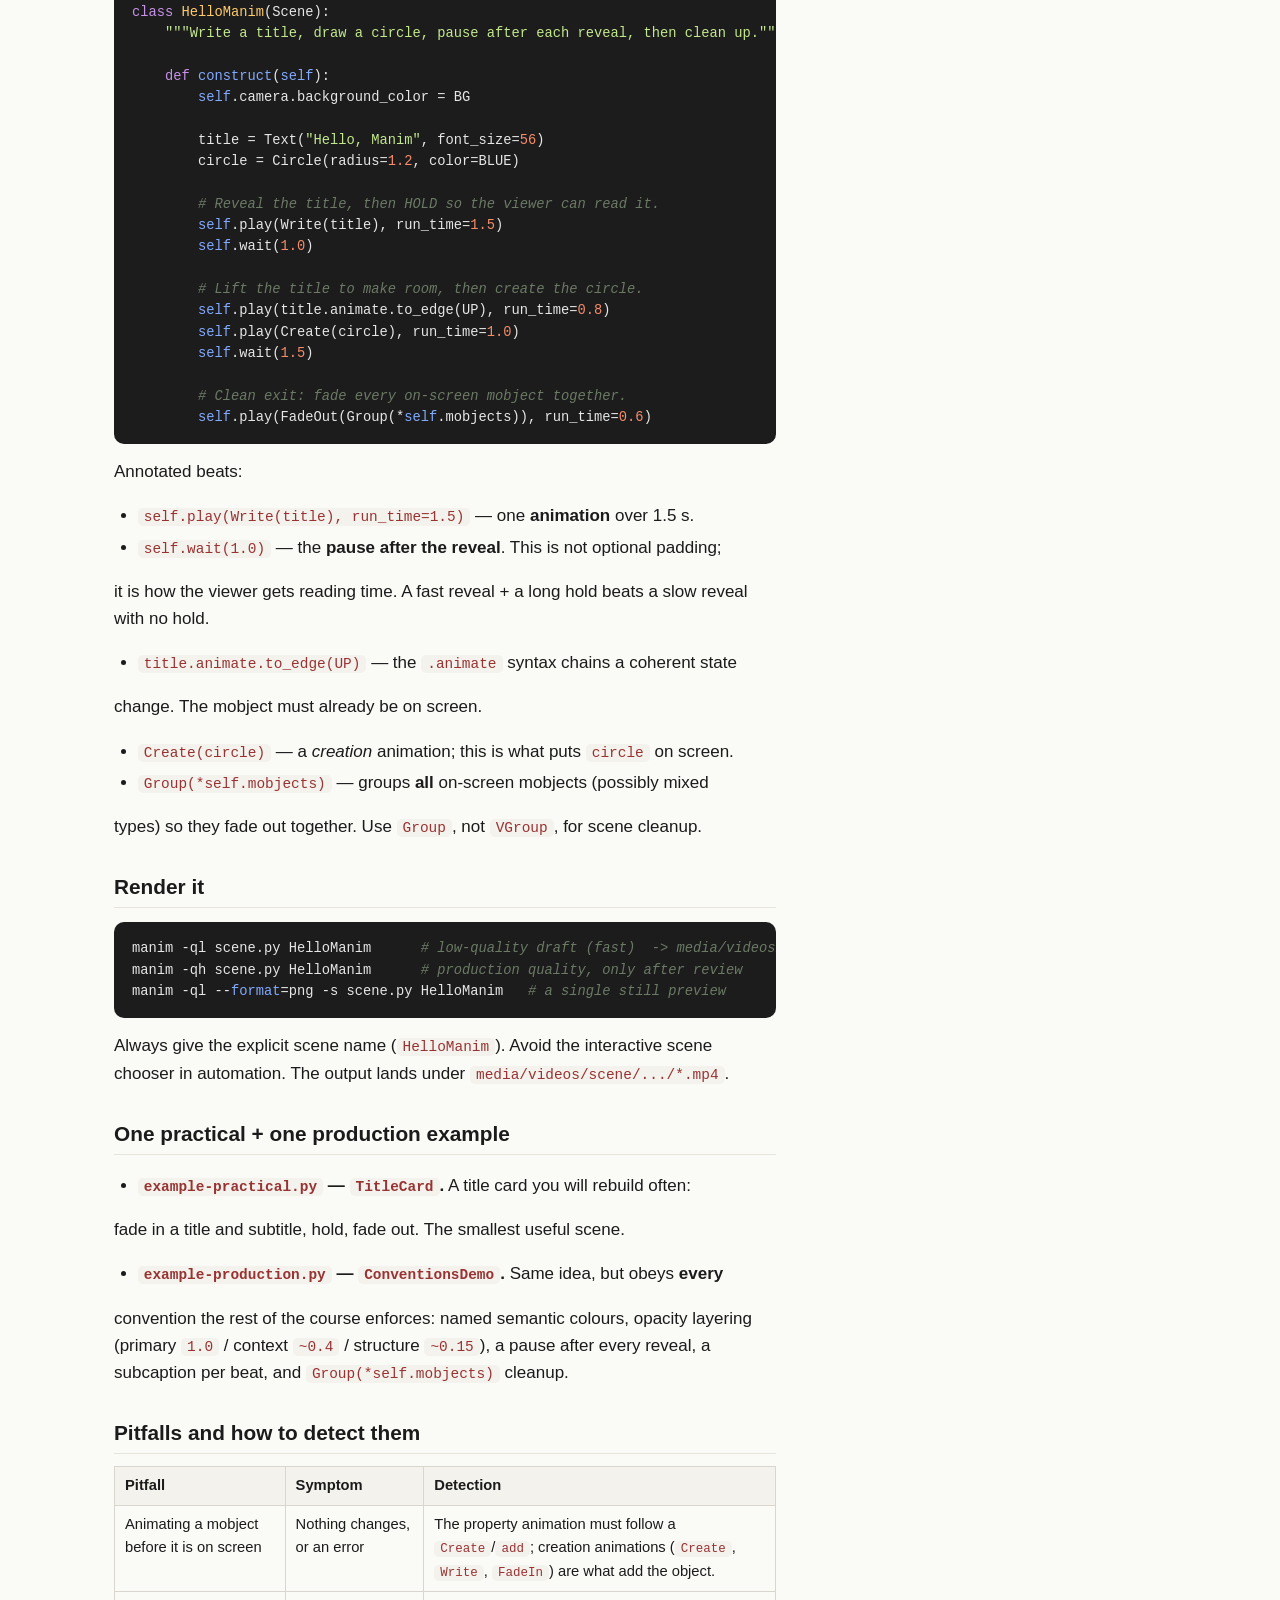
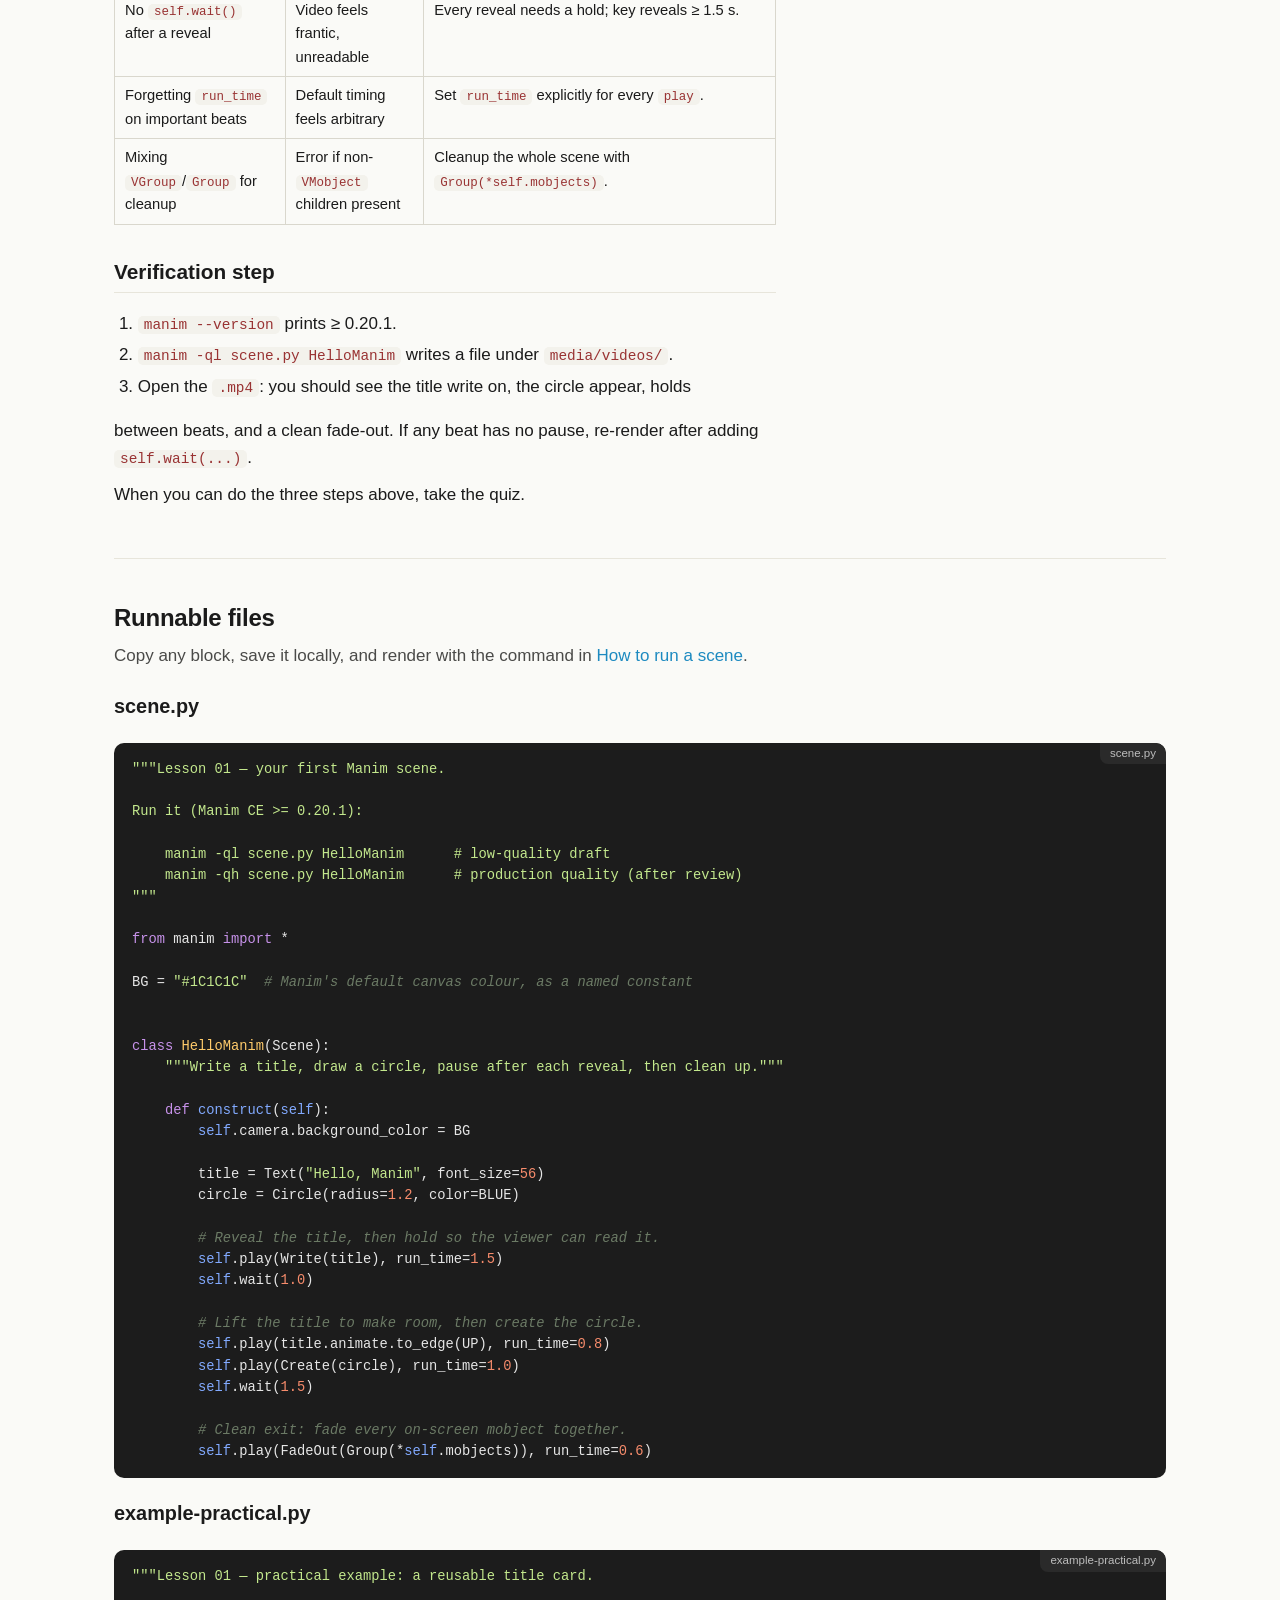
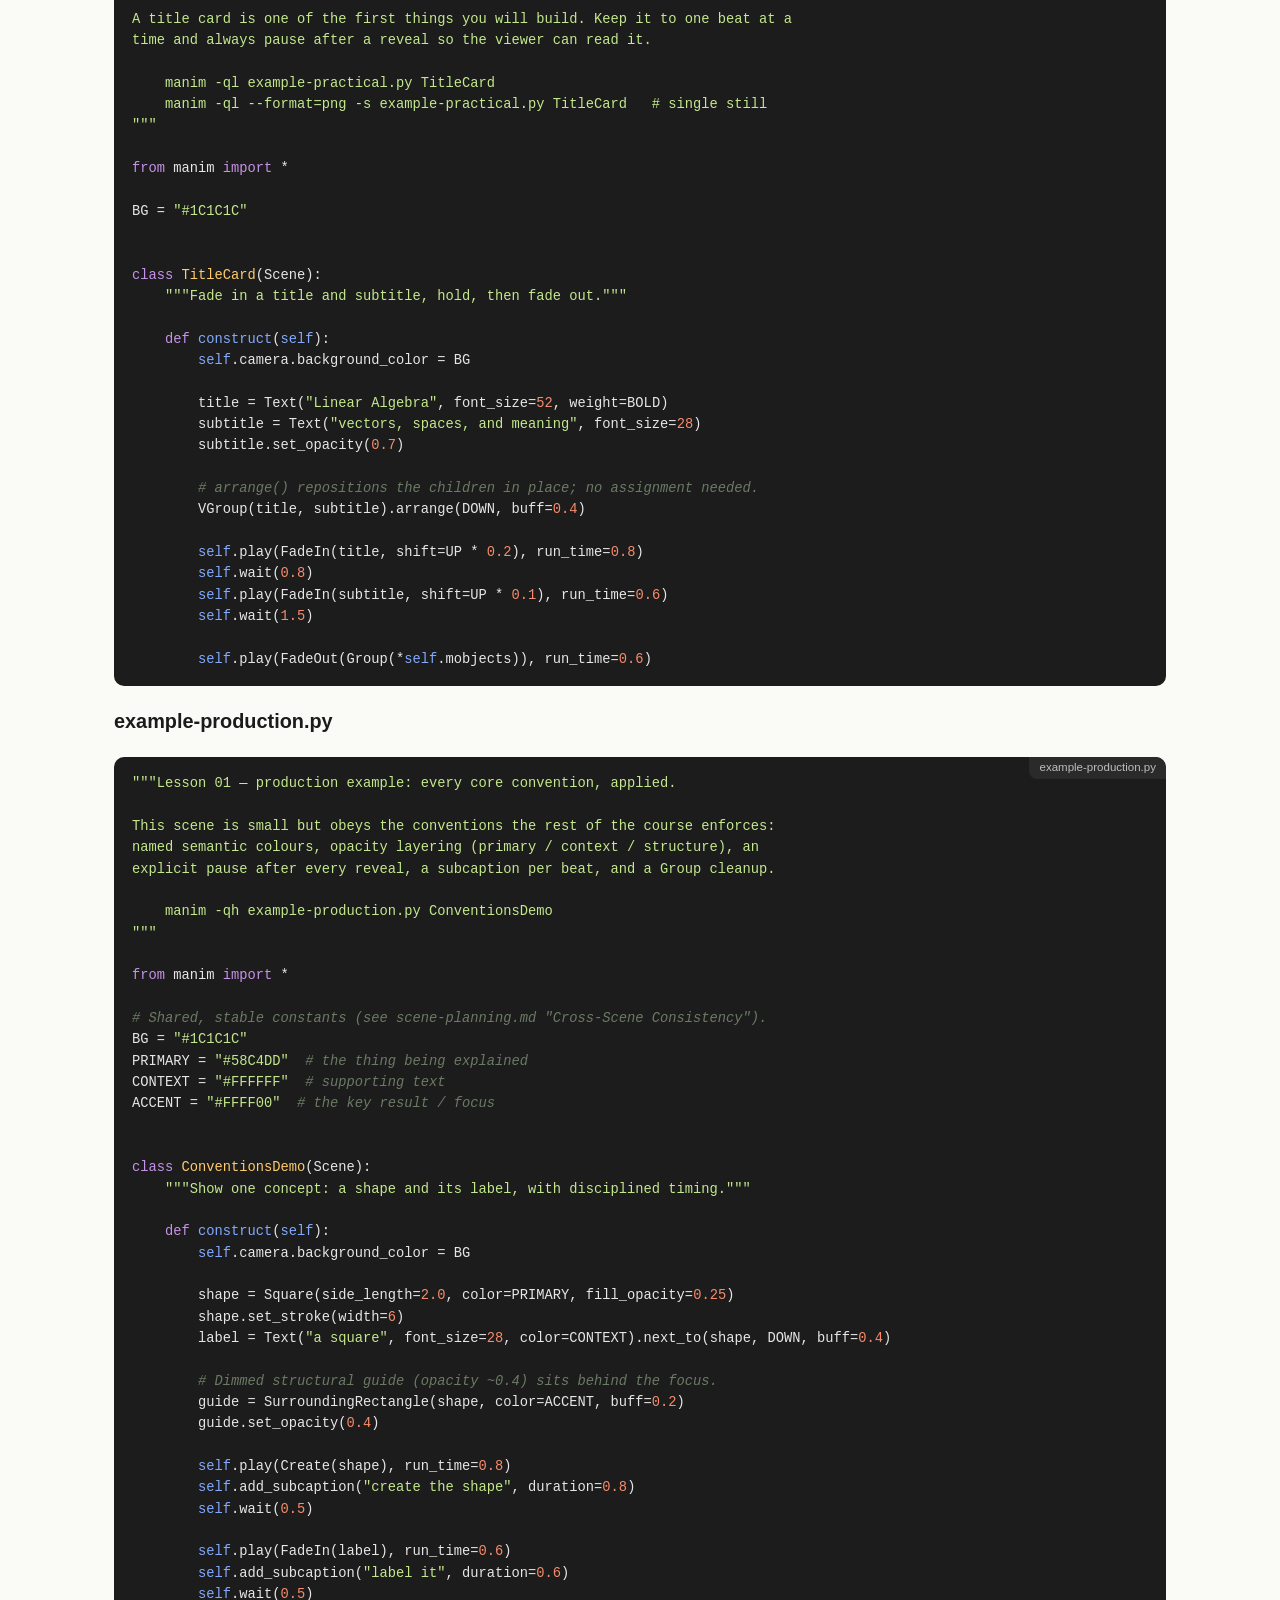
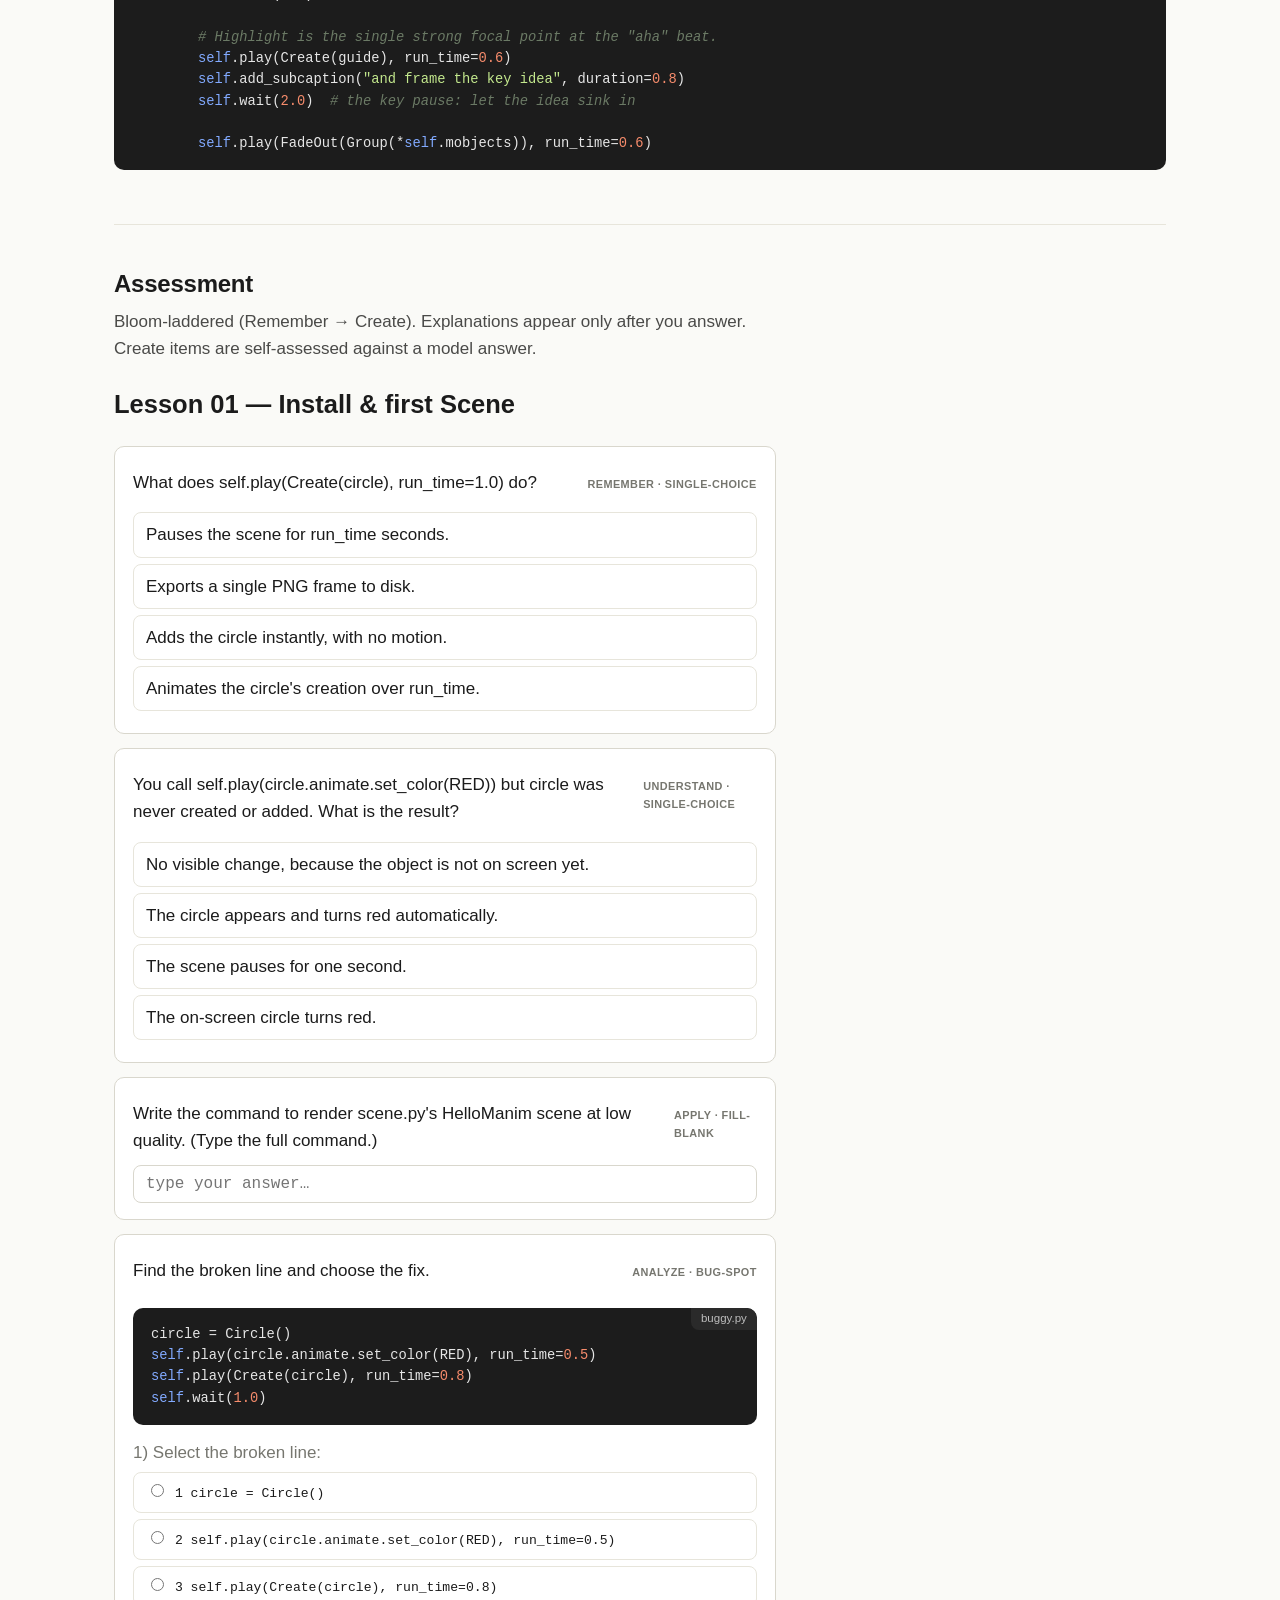
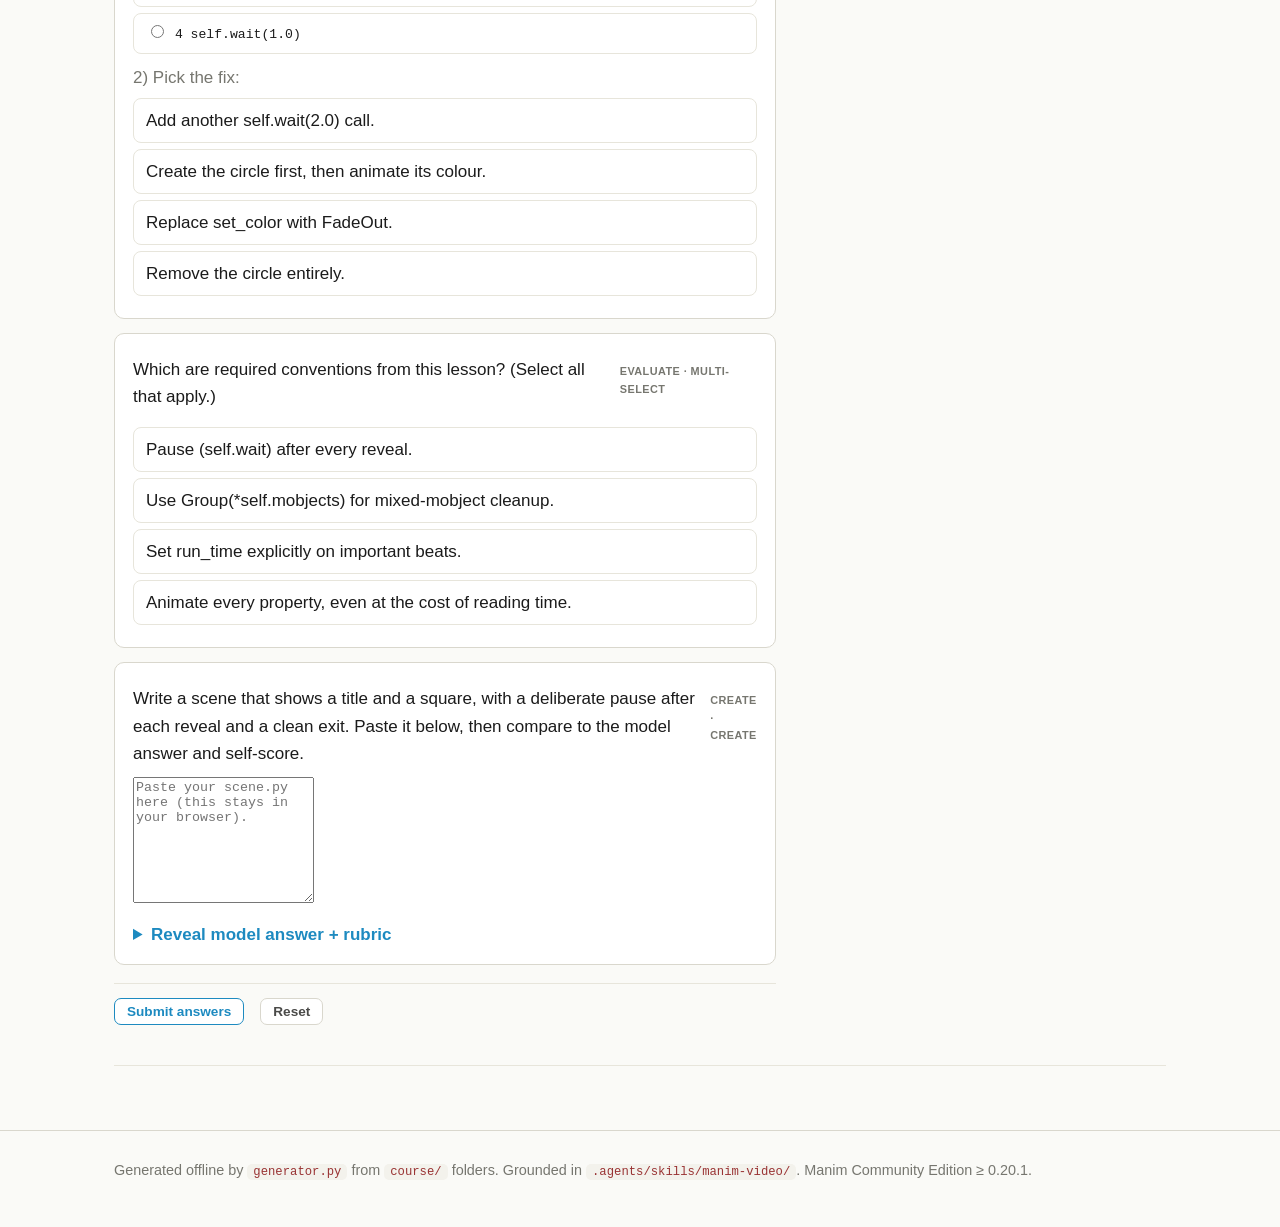
==== commit 1de66eed: "fix(course): satisfy the generator gate Two validation errors blocked the gate on the merged tree: -" ====
--- a/course/lessons/beginner/01-first-scene/index.html
+++ b/course/lessons/beginner/01-first-scene/index.html
@@ -112,6 +112,7 @@
     manim -ql scene.py HelloManim      # low-quality draft
     manim -qh scene.py HelloManim      # production quality (after review)
 """
+
 from manim import *
 
 BG = "#1C1C1C"  # Manim's default canvas colour, as a named constant
@@ -145,6 +146,7 @@
     manim -ql example-practical.py TitleCard
     manim -ql --format=png -s example-practical.py TitleCard   # single still
 """
+
 from manim import *
 
 BG = "#1C1C1C"
@@ -177,13 +179,14 @@
 
     manim -qh example-production.py ConventionsDemo
 """
+
 from manim import *
 
 # Shared, stable constants (see scene-planning.md "Cross-Scene Consistency").
 BG = "#1C1C1C"
-PRIMARY = "#58C4DD"   # the thing being explained
-CONTEXT = "#FFFFFF"   # supporting text
-ACCENT = "#FFFF00"    # the key result / focus
+PRIMARY = "#58C4DD"  # the thing being explained
+CONTEXT = "#FFFFFF"  # supporting text
+ACCENT = "#FFFF00"  # the key result / focus
 
 
 class ConventionsDemo(Scene):
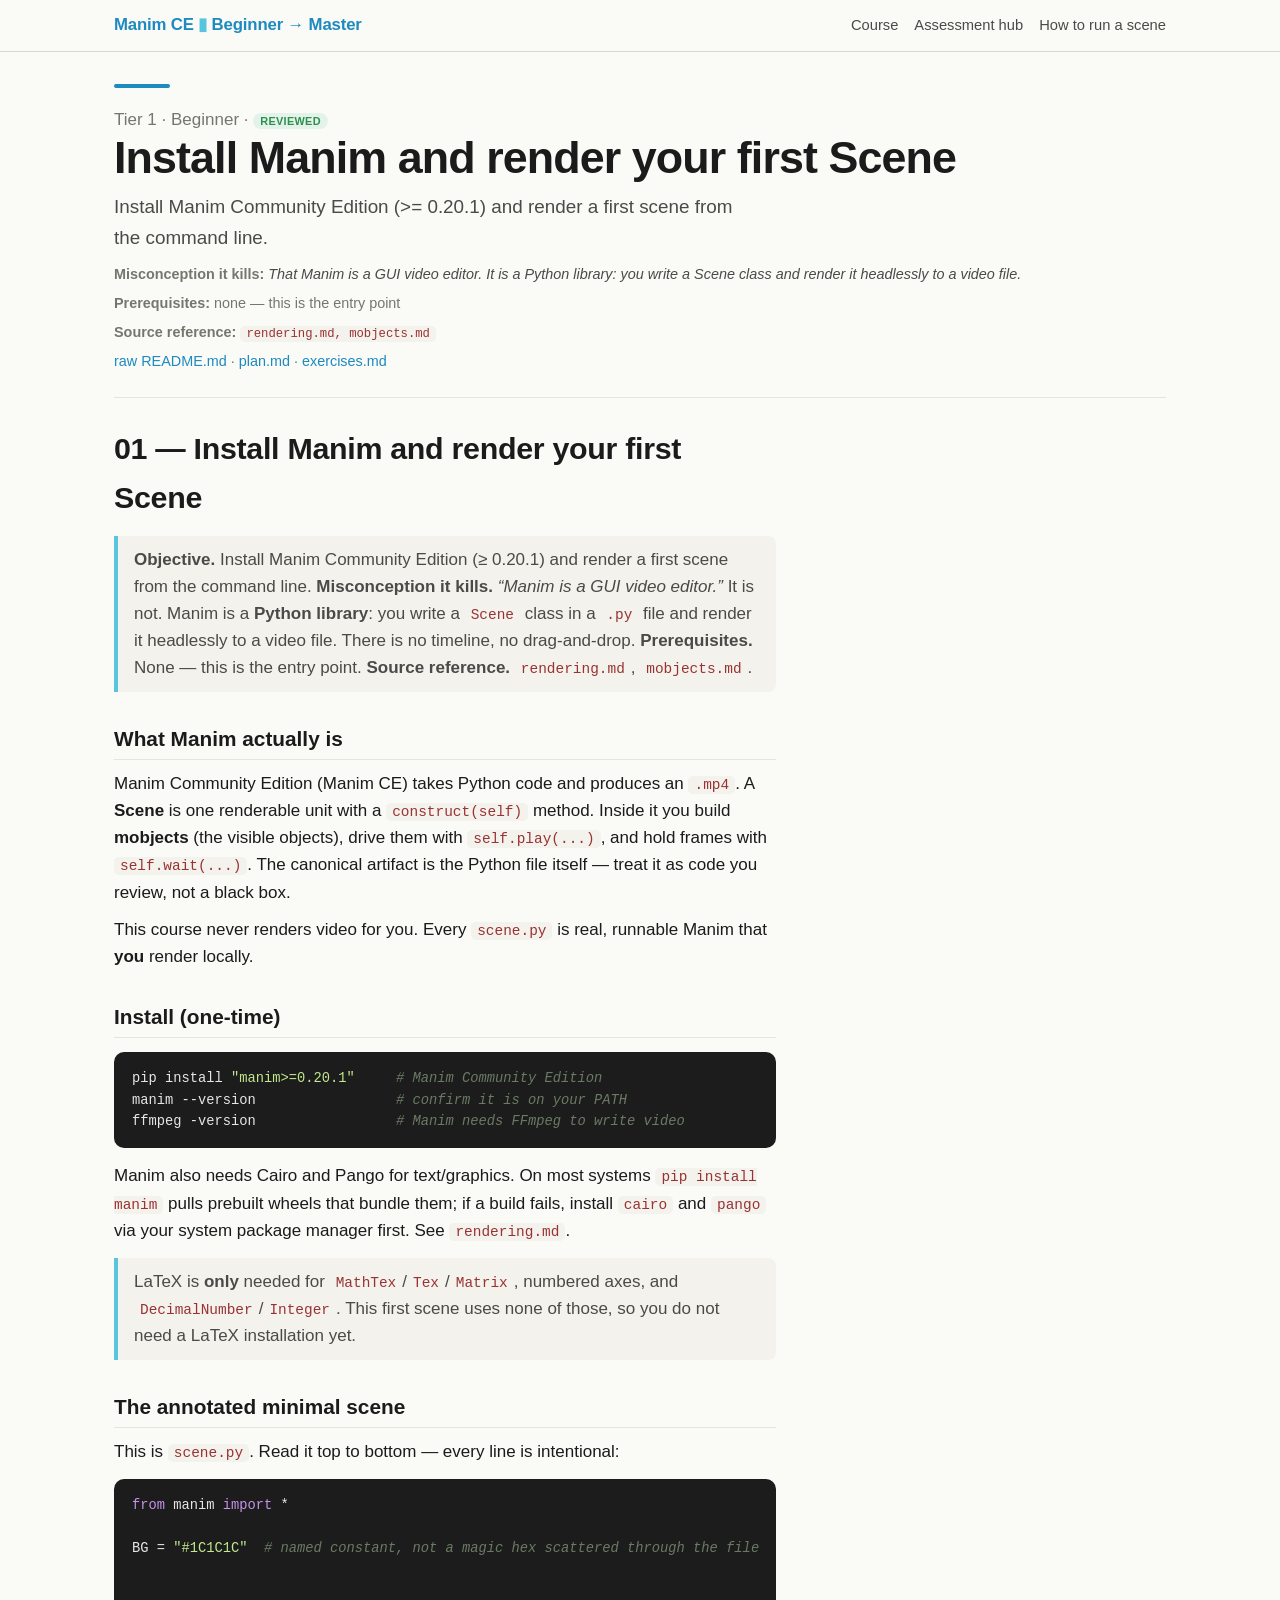
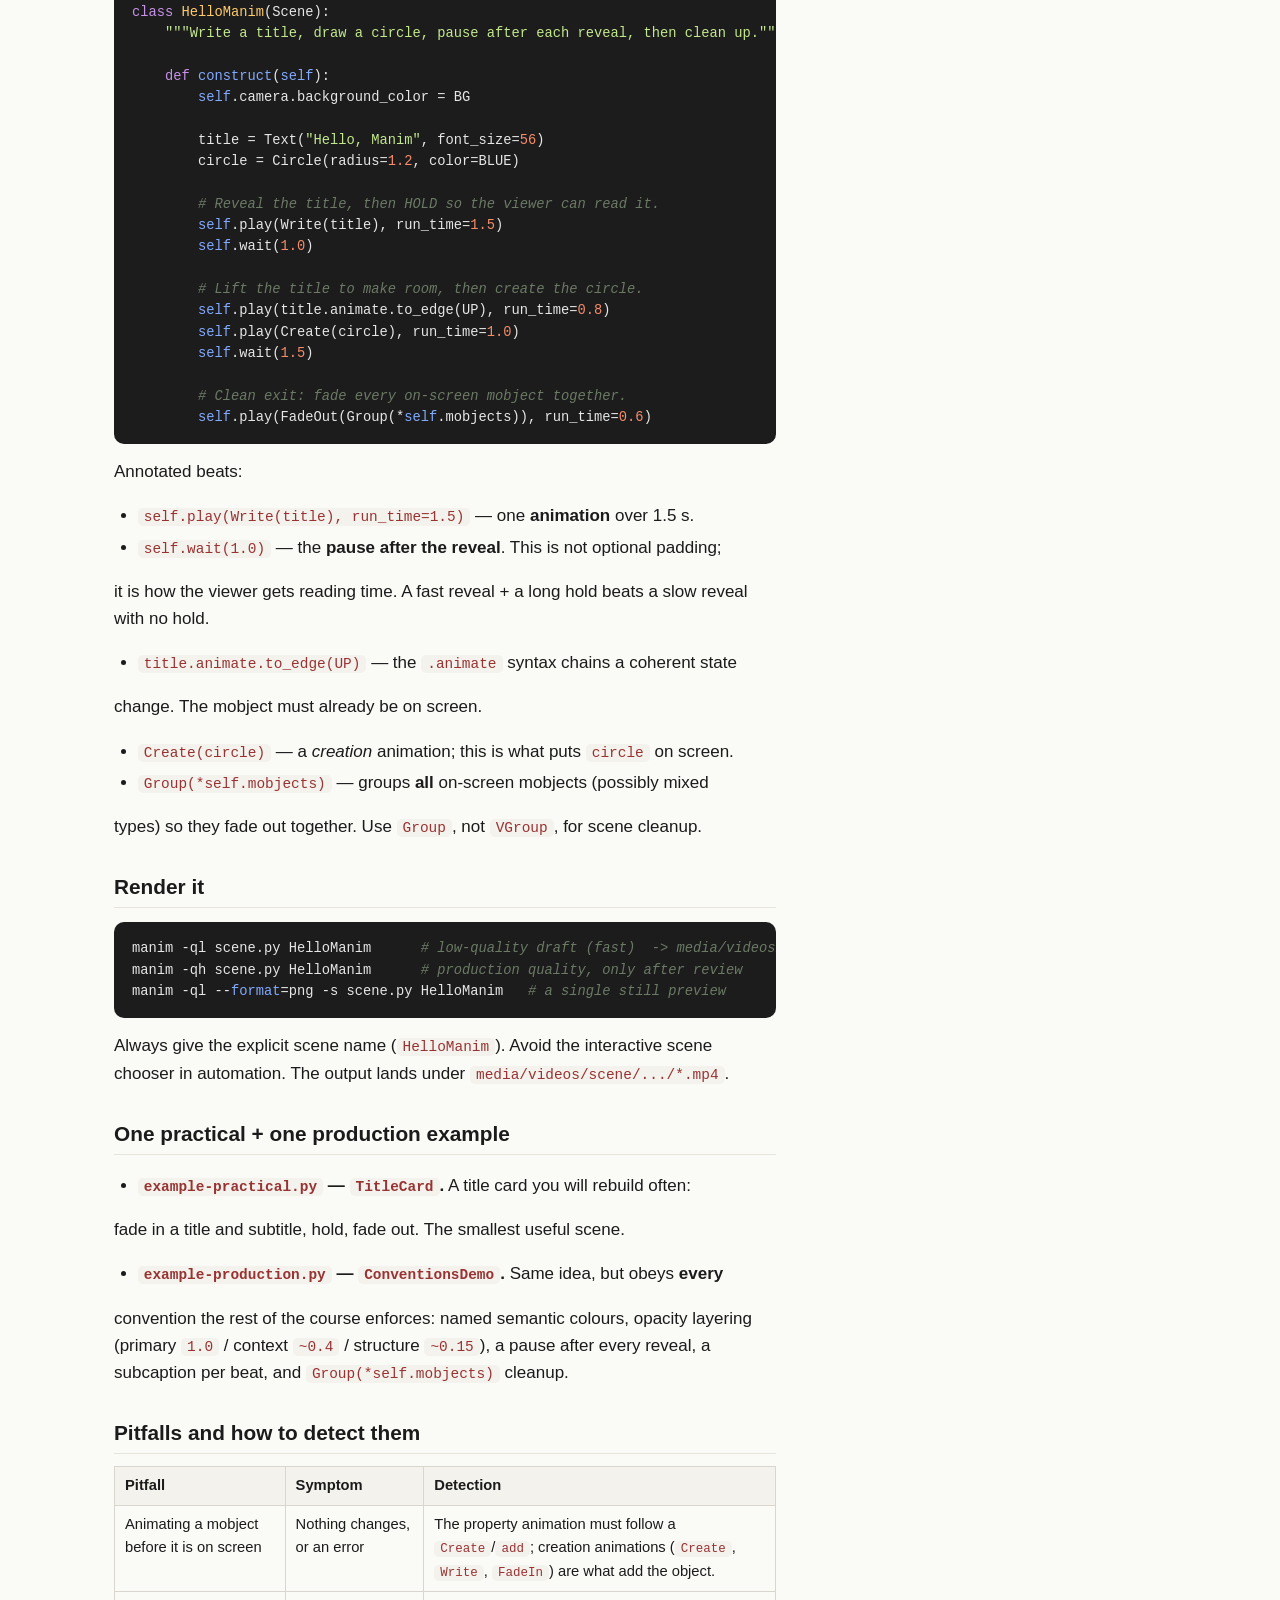
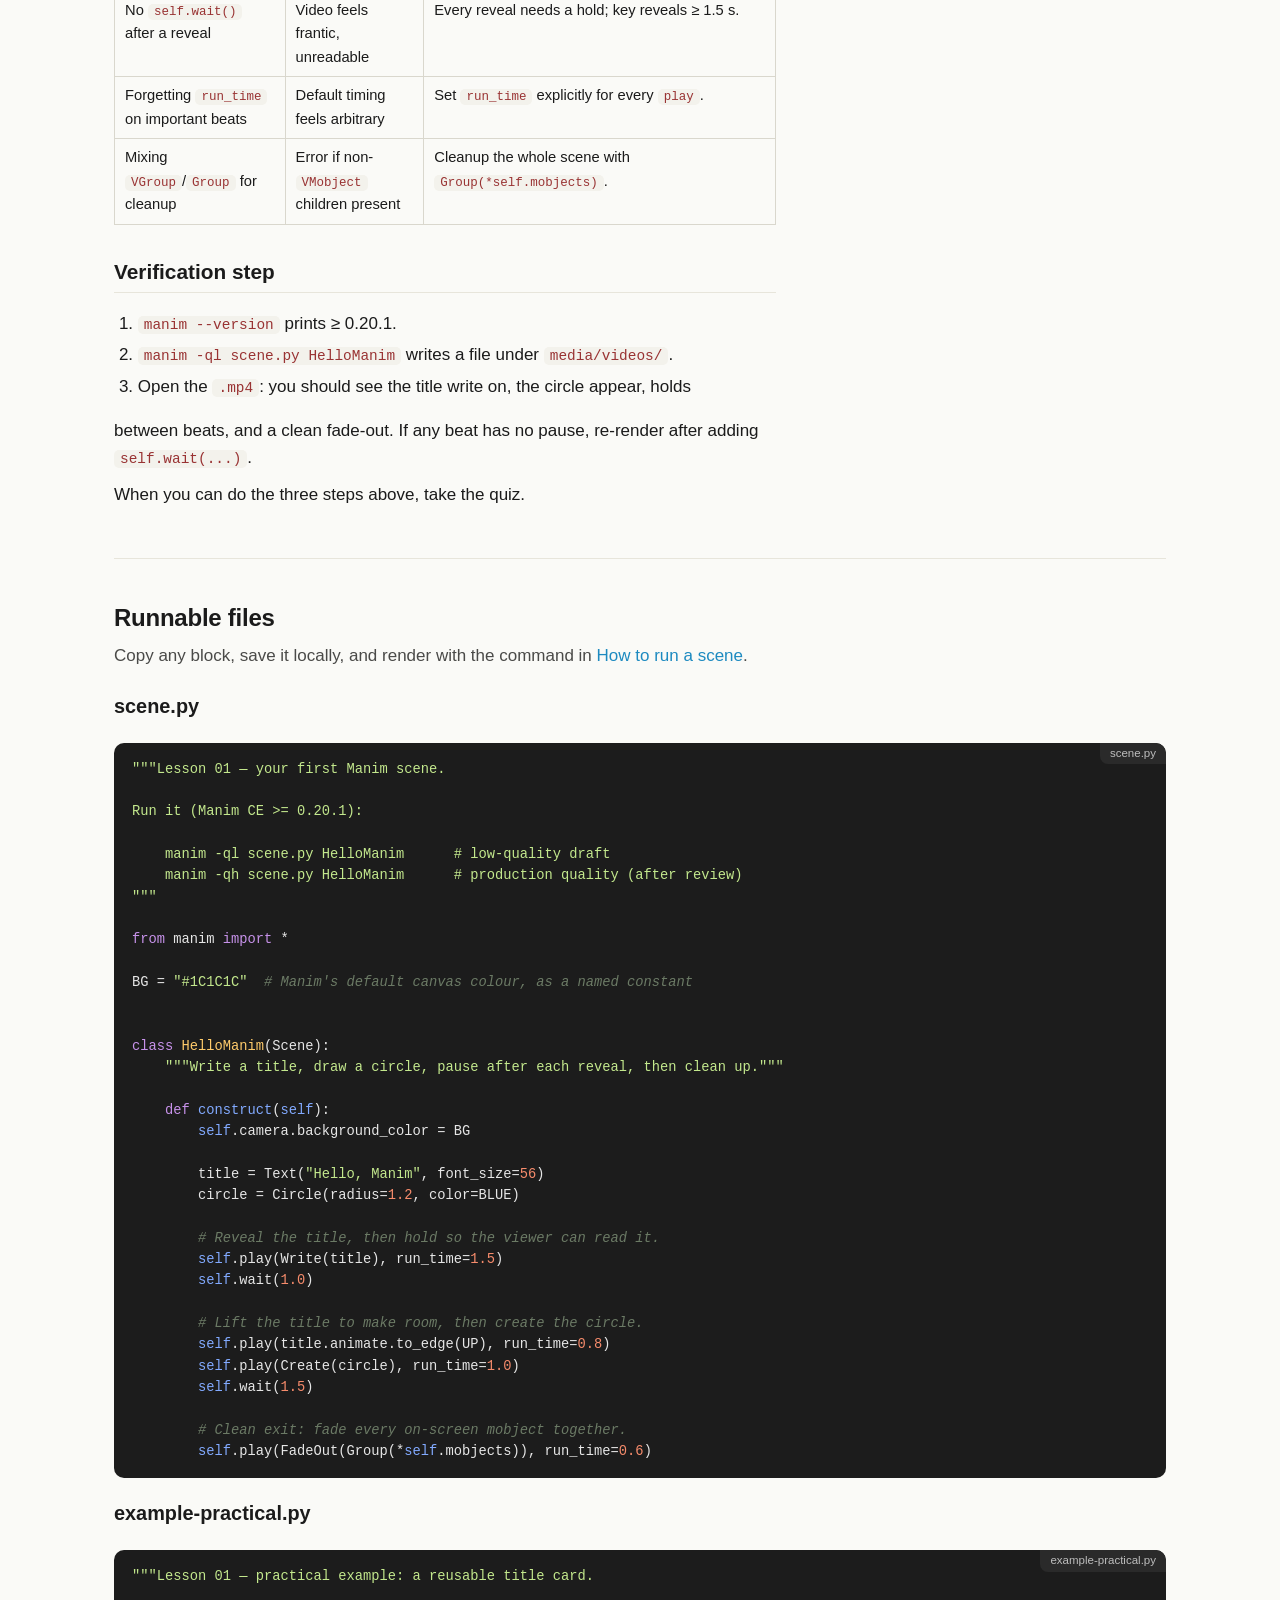
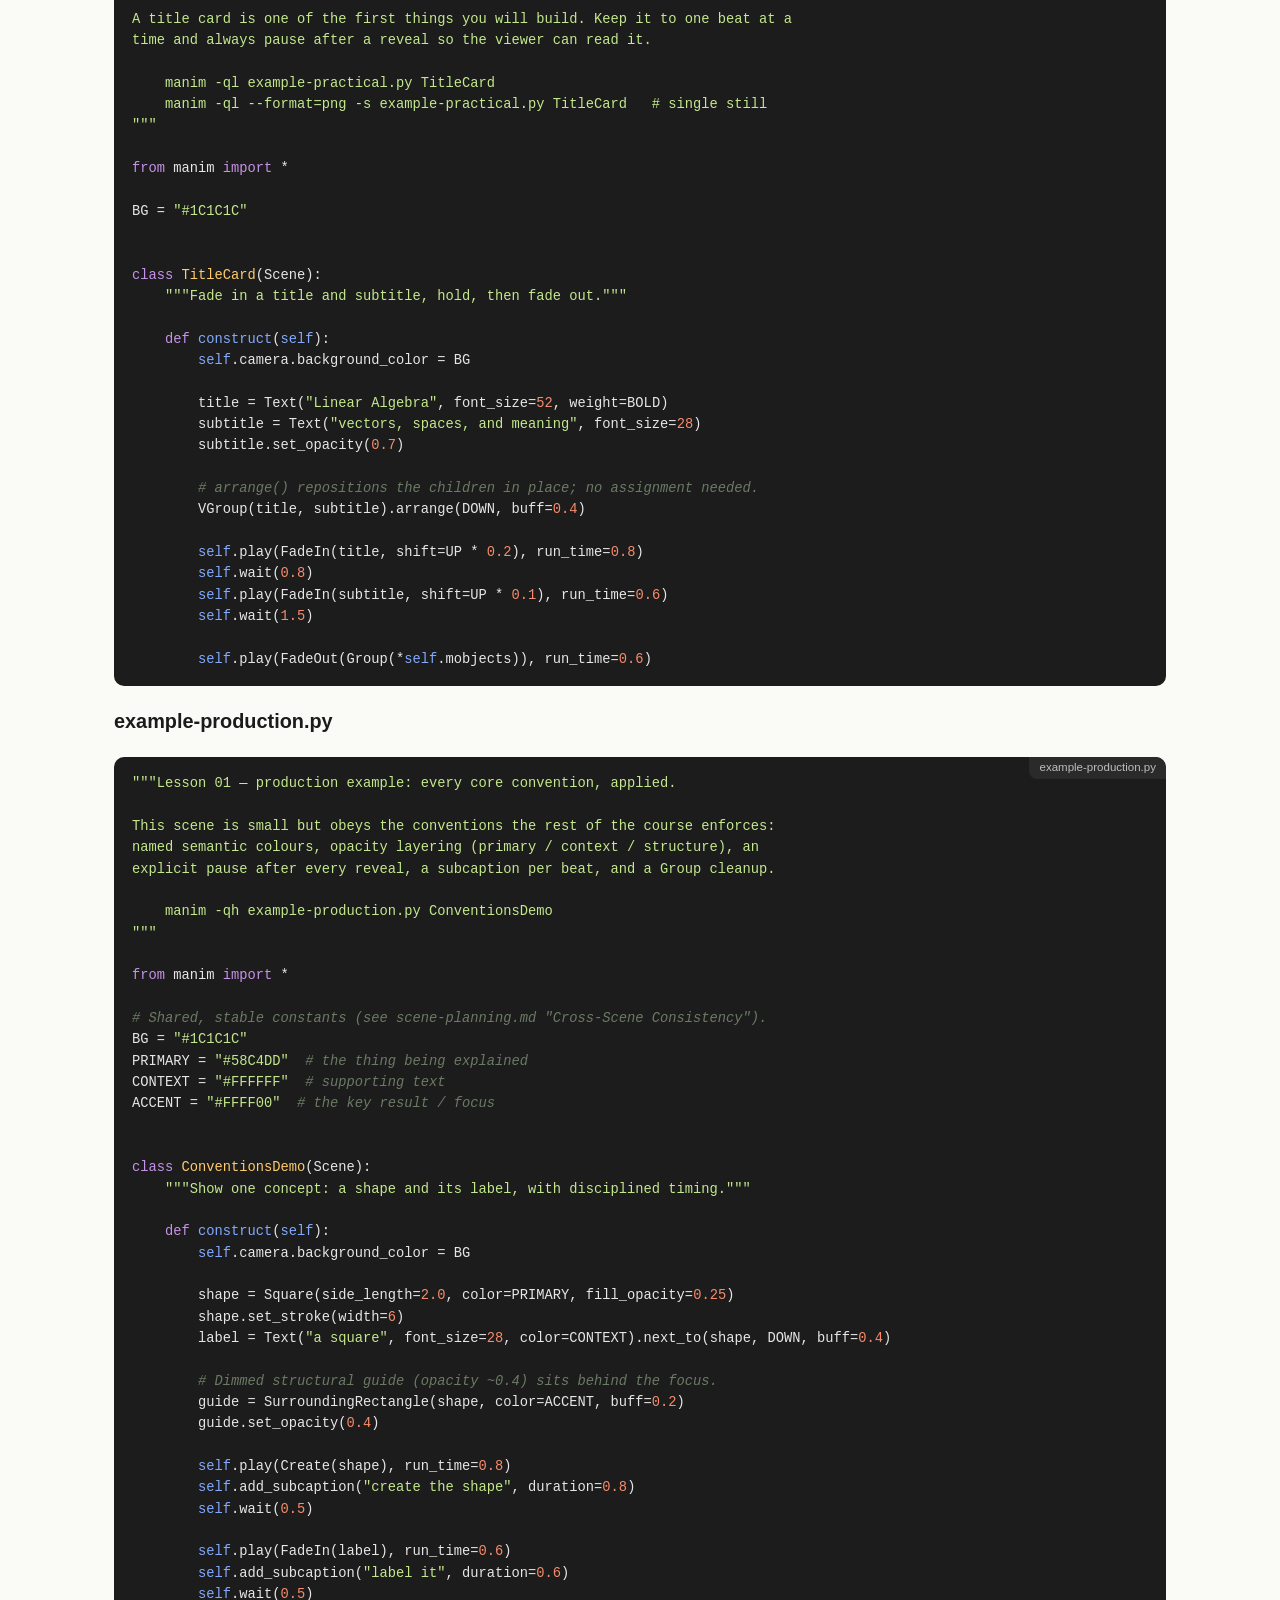
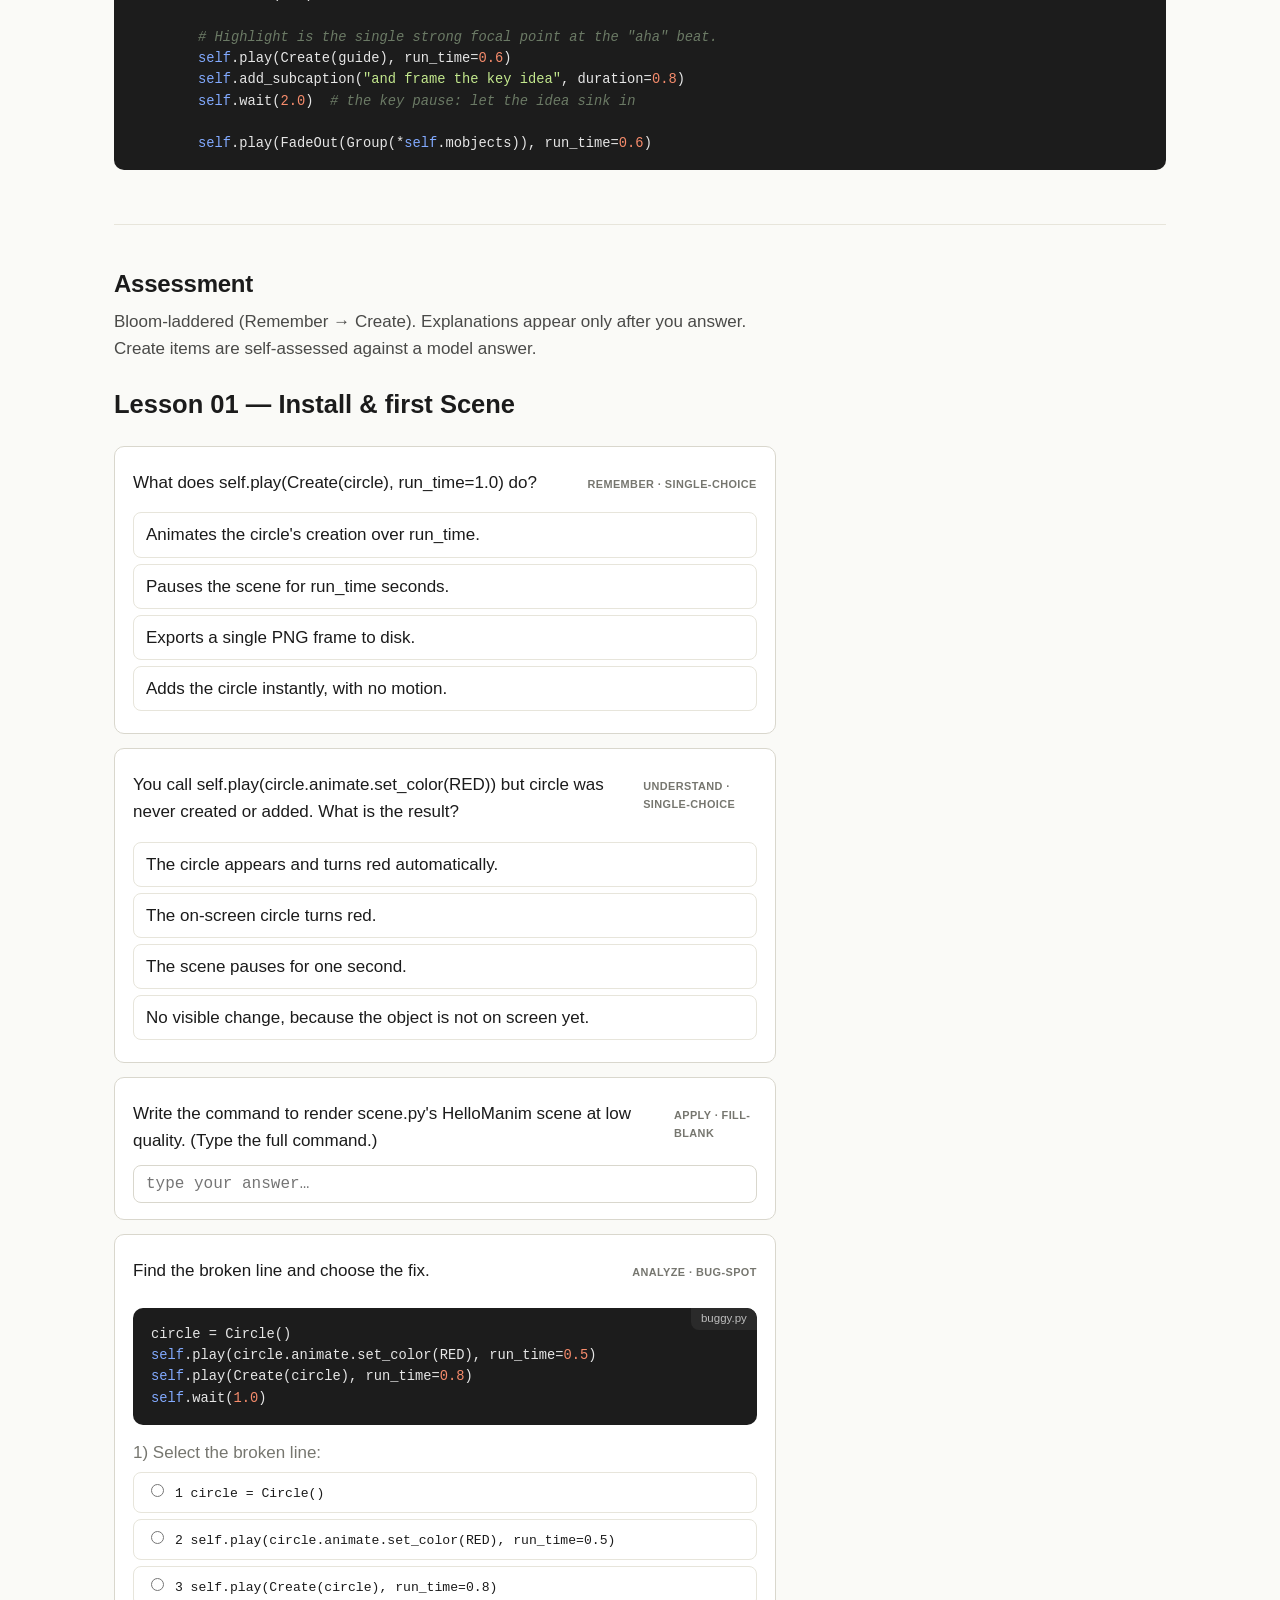
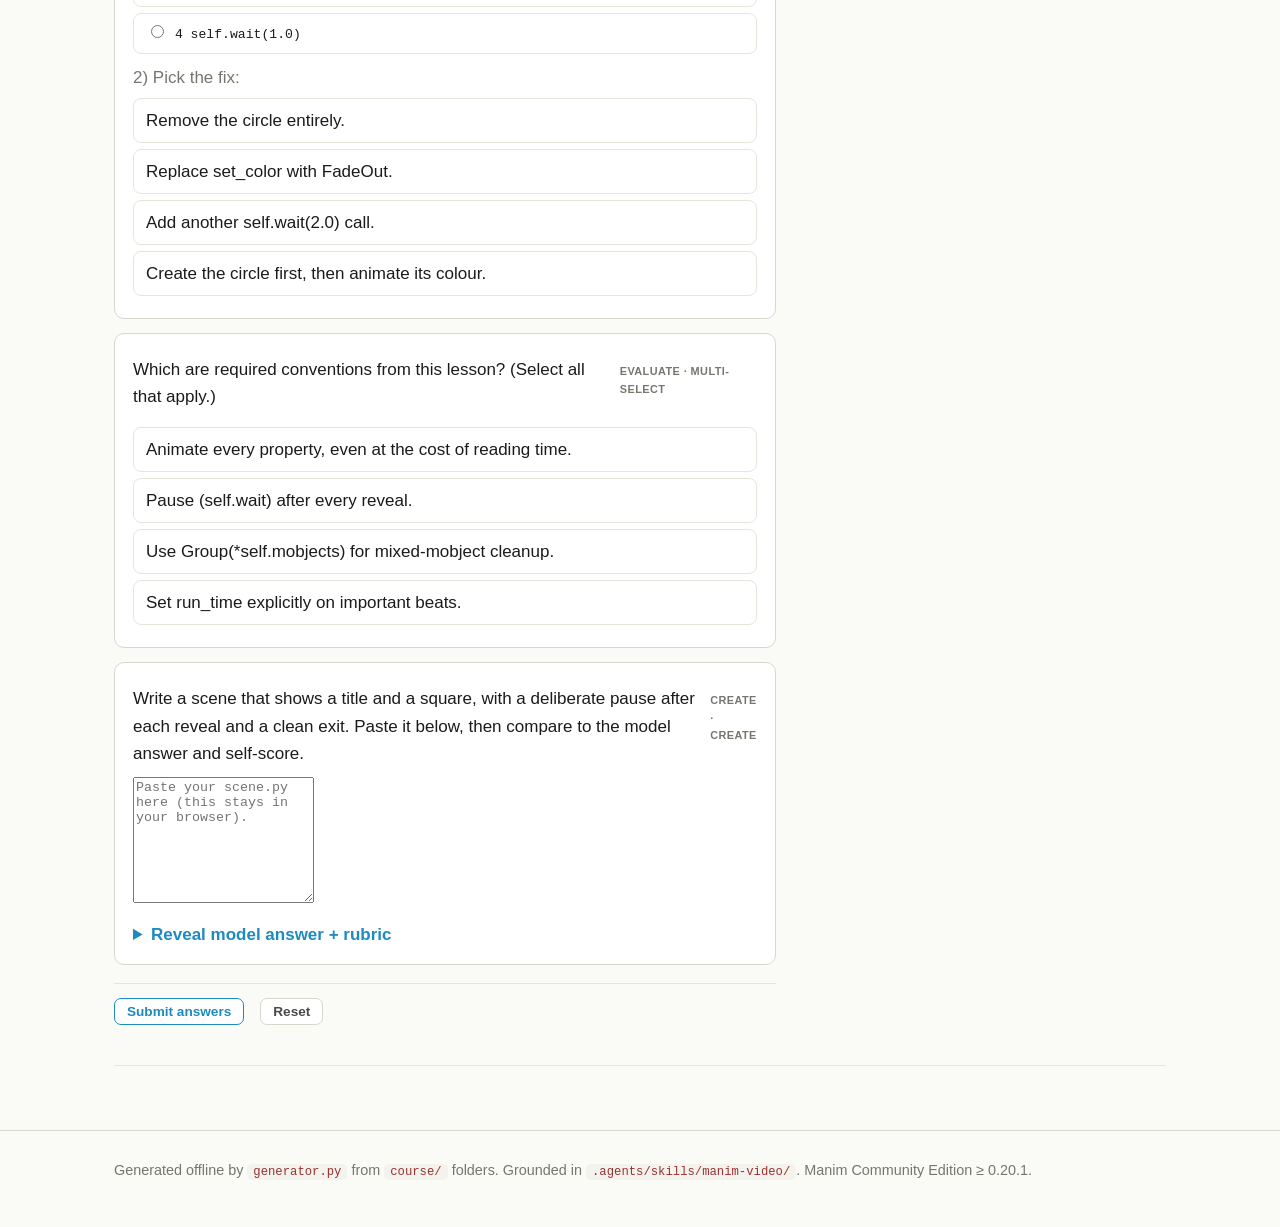
==== commit db172006: "fix(course): index dashboard never rendered + harden escaping P1: the index page's inline dashboard " ====
--- a/course/lessons/beginner/01-first-scene/index.html
+++ b/course/lessons/beginner/01-first-scene/index.html
@@ -31,7 +31,7 @@
 <p>Manim Community Edition (Manim CE) takes Python code and produces an <code>.mp4</code>. A <strong>Scene</strong> is one renderable unit with a <code>construct(self)</code> method. Inside it you build <strong>mobjects</strong> (the visible objects), drive them with <code>self.play(...)</code>, and hold frames with <code>self.wait(...)</code>. The canonical artifact is the Python file itself — treat it as code you review, not a black box.</p>
 <p>This course never renders video for you. Every <code>scene.py</code> is real, runnable Manim that <strong>you</strong> render locally.</p>
 <h2>Install (one-time)</h2>
-<pre class="code"><code class="language-bash">pip install "manim&gt;=0.20.1"     # Manim Community Edition
+<pre class="code"><code class="language-bash">pip install &quot;manim&gt;=0.20.1&quot;     # Manim Community Edition
 manim --version                 # confirm it is on your PATH
 ffmpeg -version                 # Manim needs FFmpeg to write video</code></pre>
 <p>Manim also needs Cairo and Pango for text/graphics. On most systems <code>pip install manim</code> pulls prebuilt wheels that bundle them; if a build fails, install <code>cairo</code> and <code>pango</code> via your system package manager first. See <a href=".agents/skills/manim-video/references/rendering.md"><code>rendering.md</code></a>.</p>
@@ -40,16 +40,16 @@
 <p>This is <code>scene.py</code>. Read it top to bottom — every line is intentional:</p>
 <pre class="code"><code class="language-python">from manim import *
 
-BG = "#1C1C1C"  # named constant, not a magic hex scattered through the file
+BG = &quot;#1C1C1C&quot;  # named constant, not a magic hex scattered through the file
 
 
 class HelloManim(Scene):
-    """Write a title, draw a circle, pause after each reveal, then clean up."""
-
-    def construct(self):
-        self.camera.background_color = BG
-
-        title = Text("Hello, Manim", font_size=56)
+    &quot;&quot;&quot;Write a title, draw a circle, pause after each reveal, then clean up.&quot;&quot;&quot;
+
+    def construct(self):
+        self.camera.background_color = BG
+
+        title = Text(&quot;Hello, Manim&quot;, font_size=56)
         circle = Circle(radius=1.2, color=BLUE)
 
         # Reveal the title, then HOLD so the viewer can read it.
@@ -105,26 +105,26 @@
 
 <section class="block"><h2>Runnable files</h2>
 <p class="lede">Copy any block, save it locally, and render with the command in <a href="../../../index.html#run-a-scene">How to run a scene</a>.</p>
-<h3>scene.py</h3><pre class="code"><span class="filename">scene.py</span><code class="language-python">"""Lesson 01 — your first Manim scene.
+<h3>scene.py</h3><pre class="code"><span class="filename">scene.py</span><code class="language-python">&quot;&quot;&quot;Lesson 01 — your first Manim scene.
 
 Run it (Manim CE &gt;= 0.20.1):
 
     manim -ql scene.py HelloManim      # low-quality draft
     manim -qh scene.py HelloManim      # production quality (after review)
-"""
+&quot;&quot;&quot;
 
 from manim import *
 
-BG = "#1C1C1C"  # Manim's default canvas colour, as a named constant
+BG = &quot;#1C1C1C&quot;  # Manim&#39;s default canvas colour, as a named constant
 
 
 class HelloManim(Scene):
-    """Write a title, draw a circle, pause after each reveal, then clean up."""
-
-    def construct(self):
-        self.camera.background_color = BG
-
-        title = Text("Hello, Manim", font_size=56)
+    &quot;&quot;&quot;Write a title, draw a circle, pause after each reveal, then clean up.&quot;&quot;&quot;
+
+    def construct(self):
+        self.camera.background_color = BG
+
+        title = Text(&quot;Hello, Manim&quot;, font_size=56)
         circle = Circle(radius=1.2, color=BLUE)
 
         # Reveal the title, then hold so the viewer can read it.
@@ -138,28 +138,28 @@
 
         # Clean exit: fade every on-screen mobject together.
         self.play(FadeOut(Group(*self.mobjects)), run_time=0.6)
-</code></pre><h3>example-practical.py</h3><pre class="code"><span class="filename">example-practical.py</span><code class="language-python">"""Lesson 01 — practical example: a reusable title card.
+</code></pre><h3>example-practical.py</h3><pre class="code"><span class="filename">example-practical.py</span><code class="language-python">&quot;&quot;&quot;Lesson 01 — practical example: a reusable title card.
 
 A title card is one of the first things you will build. Keep it to one beat at a
 time and always pause after a reveal so the viewer can read it.
 
     manim -ql example-practical.py TitleCard
     manim -ql --format=png -s example-practical.py TitleCard   # single still
-"""
+&quot;&quot;&quot;
 
 from manim import *
 
-BG = "#1C1C1C"
+BG = &quot;#1C1C1C&quot;
 
 
 class TitleCard(Scene):
-    """Fade in a title and subtitle, hold, then fade out."""
-
-    def construct(self):
-        self.camera.background_color = BG
-
-        title = Text("Linear Algebra", font_size=52, weight=BOLD)
-        subtitle = Text("vectors, spaces, and meaning", font_size=28)
+    &quot;&quot;&quot;Fade in a title and subtitle, hold, then fade out.&quot;&quot;&quot;
+
+    def construct(self):
+        self.camera.background_color = BG
+
+        title = Text(&quot;Linear Algebra&quot;, font_size=52, weight=BOLD)
+        subtitle = Text(&quot;vectors, spaces, and meaning&quot;, font_size=28)
         subtitle.set_opacity(0.7)
 
         # arrange() repositions the children in place; no assignment needed.
@@ -171,49 +171,49 @@
         self.wait(1.5)
 
         self.play(FadeOut(Group(*self.mobjects)), run_time=0.6)
-</code></pre><h3>example-production.py</h3><pre class="code"><span class="filename">example-production.py</span><code class="language-python">"""Lesson 01 — production example: every core convention, applied.
+</code></pre><h3>example-production.py</h3><pre class="code"><span class="filename">example-production.py</span><code class="language-python">&quot;&quot;&quot;Lesson 01 — production example: every core convention, applied.
 
 This scene is small but obeys the conventions the rest of the course enforces:
 named semantic colours, opacity layering (primary / context / structure), an
 explicit pause after every reveal, a subcaption per beat, and a Group cleanup.
 
     manim -qh example-production.py ConventionsDemo
-"""
+&quot;&quot;&quot;
 
 from manim import *
 
-# Shared, stable constants (see scene-planning.md "Cross-Scene Consistency").
-BG = "#1C1C1C"
-PRIMARY = "#58C4DD"  # the thing being explained
-CONTEXT = "#FFFFFF"  # supporting text
-ACCENT = "#FFFF00"  # the key result / focus
+# Shared, stable constants (see scene-planning.md &quot;Cross-Scene Consistency&quot;).
+BG = &quot;#1C1C1C&quot;
+PRIMARY = &quot;#58C4DD&quot;  # the thing being explained
+CONTEXT = &quot;#FFFFFF&quot;  # supporting text
+ACCENT = &quot;#FFFF00&quot;  # the key result / focus
 
 
 class ConventionsDemo(Scene):
-    """Show one concept: a shape and its label, with disciplined timing."""
+    &quot;&quot;&quot;Show one concept: a shape and its label, with disciplined timing.&quot;&quot;&quot;
 
     def construct(self):
         self.camera.background_color = BG
 
         shape = Square(side_length=2.0, color=PRIMARY, fill_opacity=0.25)
         shape.set_stroke(width=6)
-        label = Text("a square", font_size=28, color=CONTEXT).next_to(shape, DOWN, buff=0.4)
+        label = Text(&quot;a square&quot;, font_size=28, color=CONTEXT).next_to(shape, DOWN, buff=0.4)
 
         # Dimmed structural guide (opacity ~0.4) sits behind the focus.
         guide = SurroundingRectangle(shape, color=ACCENT, buff=0.2)
         guide.set_opacity(0.4)
 
         self.play(Create(shape), run_time=0.8)
-        self.add_subcaption("create the shape", duration=0.8)
+        self.add_subcaption(&quot;create the shape&quot;, duration=0.8)
         self.wait(0.5)
 
         self.play(FadeIn(label), run_time=0.6)
-        self.add_subcaption("label it", duration=0.6)
+        self.add_subcaption(&quot;label it&quot;, duration=0.6)
         self.wait(0.5)
 
-        # Highlight is the single strong focal point at the "aha" beat.
+        # Highlight is the single strong focal point at the &quot;aha&quot; beat.
         self.play(Create(guide), run_time=0.6)
-        self.add_subcaption("and frame the key idea", duration=0.8)
+        self.add_subcaption(&quot;and frame the key idea&quot;, duration=0.8)
         self.wait(2.0)  # the key pause: let the idea sink in
 
         self.play(FadeOut(Group(*self.mobjects)), run_time=0.6)
